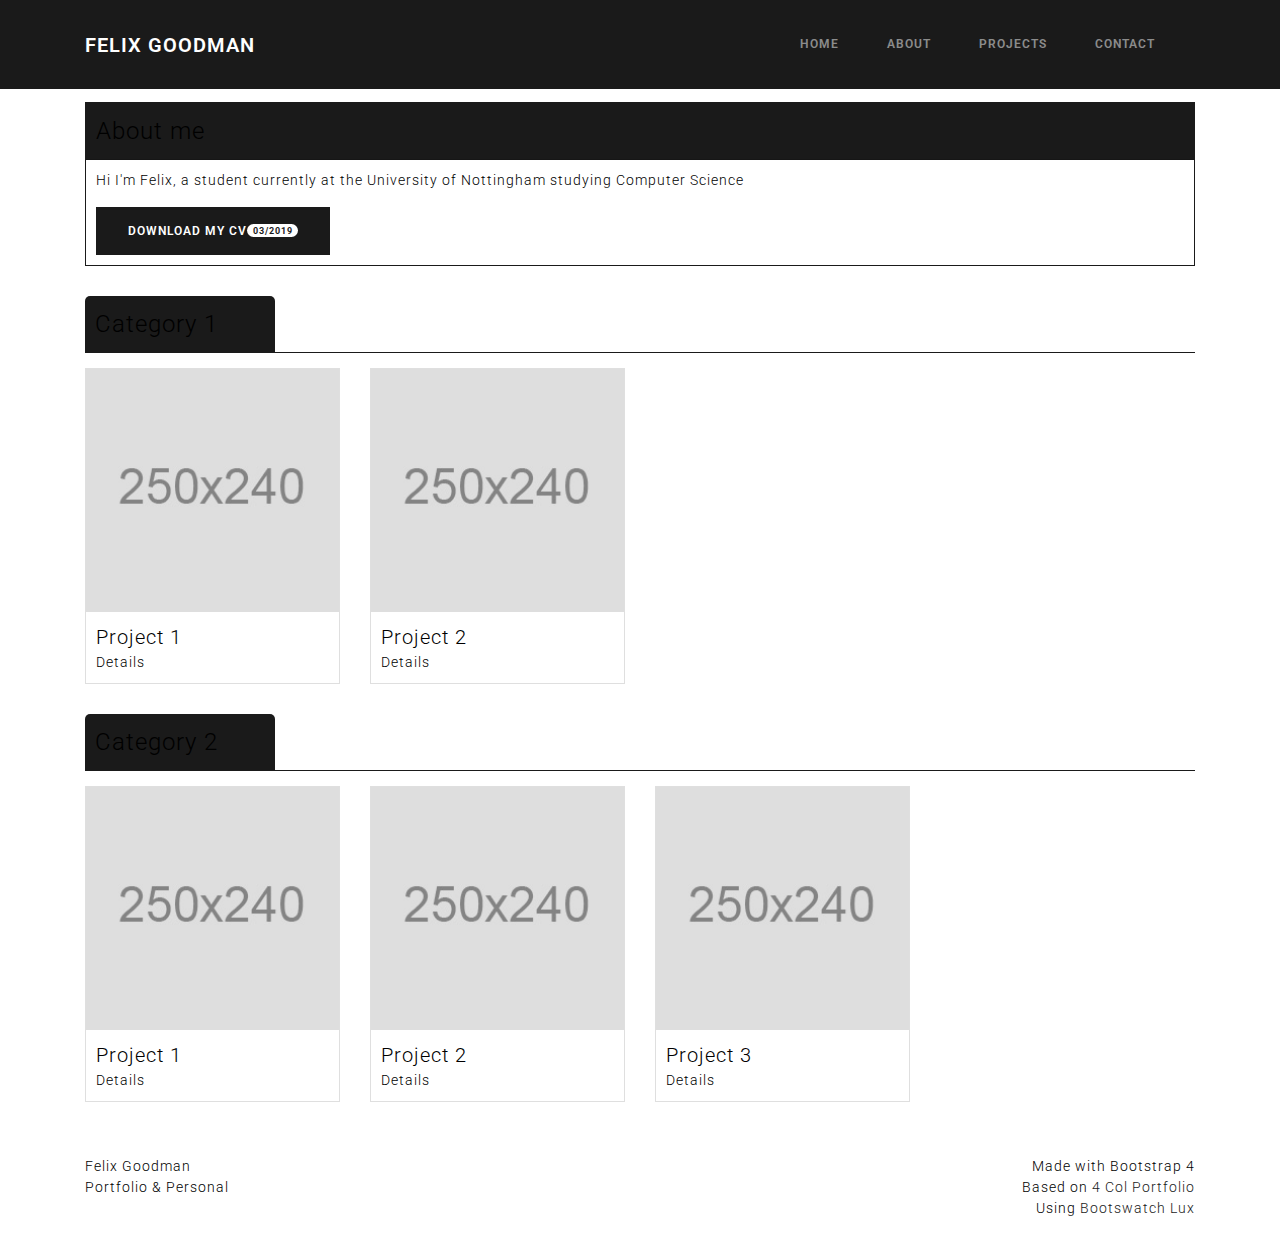
==== index.html @ e9de311e "Changed icon link tag" ====
<!--
	Based on startbootstrap's '4 Col Portfolio
	https://startbootstrap.com/template-overviews/4-col-portfolio/
-->
<!DOCTYPE html>
<html lang="en">

  <head>

    <meta charset="utf-8">
    <meta name="viewport" content="width=device-width, initial-scale=1, shrink-to-fit=no">
	<meta name="author" content="My Name">
    <meta name="description" content="Personal Portfolio">

    <title>Felix Goodman</title>
	<!-- Favicon -->
	<link rel="shortcut icon" href="media/favicon.ico"/>

    <!-- Bootstrap core CSS -->
    <link href="vendor/bootstrap/css/bootstrap.min.css" rel="stylesheet">

    <!-- Custom styles for this template -->
    <link href="css/bootstrap-min-plus.css" rel="stylesheet">

	<!-- Google fonts -->
	<link href="https://fonts.googleapis.com/css?family=Roboto:300,400i,400,100" rel="stylesheet">

	<!-- Bootstrap core JavaScript -->
    <script src="vendor/jquery/jquery.min.js"></script>
    <script src="vendor/bootstrap/js/bootstrap.bundle.min.js"></script>

  </head>

  <body>

    <!-- Navigation -->
	<div id="nav-row"></div>

    <!-- Page Content -->
    <div class="container">

		<!-- About Me Card -->
		<div class="row">
			<div class="col-lg-12">
				<div class="card border-primary top-margin bottom-margin">
					<div class="card-header bg-primary font-large">About me</div>
					<div class="card-body">
						<p>Hi I'm Felix, a student currently at the University of Nottingham studying Computer Science</p>

						<a class="btn btn-primary" href="/media/CV.pdf" download>Download my CV<span class="badge badge-pill bg-white text-primary">03/2019</span></a>
					</div>
				</div>
			</div>
		</div>

		<!-- Category Title -->
		<div class="row">
			<div id="category1-anchor" class="col-lg-2 col-md-3 portfolio-category bg-primary font-large">Category 1</div>
			<hr class="border-primary">
		</div>
		<!-- Panels -->
		<div class="row" id="category1-row"></div>

		<!-- Category Title -->
		<div class="row">
			<div id="category2-anchor" class="col-lg-2 col-md-3 portfolio-category bg-primary font-large">Category 2</div>
			<hr class="border-primary">
		</div>
		<!-- Panels -->
		<div class="row" id="category2-row"></div>

    </div>
    <!-- /.container -->

    <!-- Footer -->
    <div id="footer-row"></div>

	<!-- Load Rows -->
	<script>
		$(function(){
			$("#nav-row").load("nav/nav.html");
			$("#category1-row").load("category1/category1-row.html");
			$("#category2-row").load("category2/category2-row.html");
			$("#footer-row").load("footer/footer.html");
		});
	</script>

  </body>

</html>
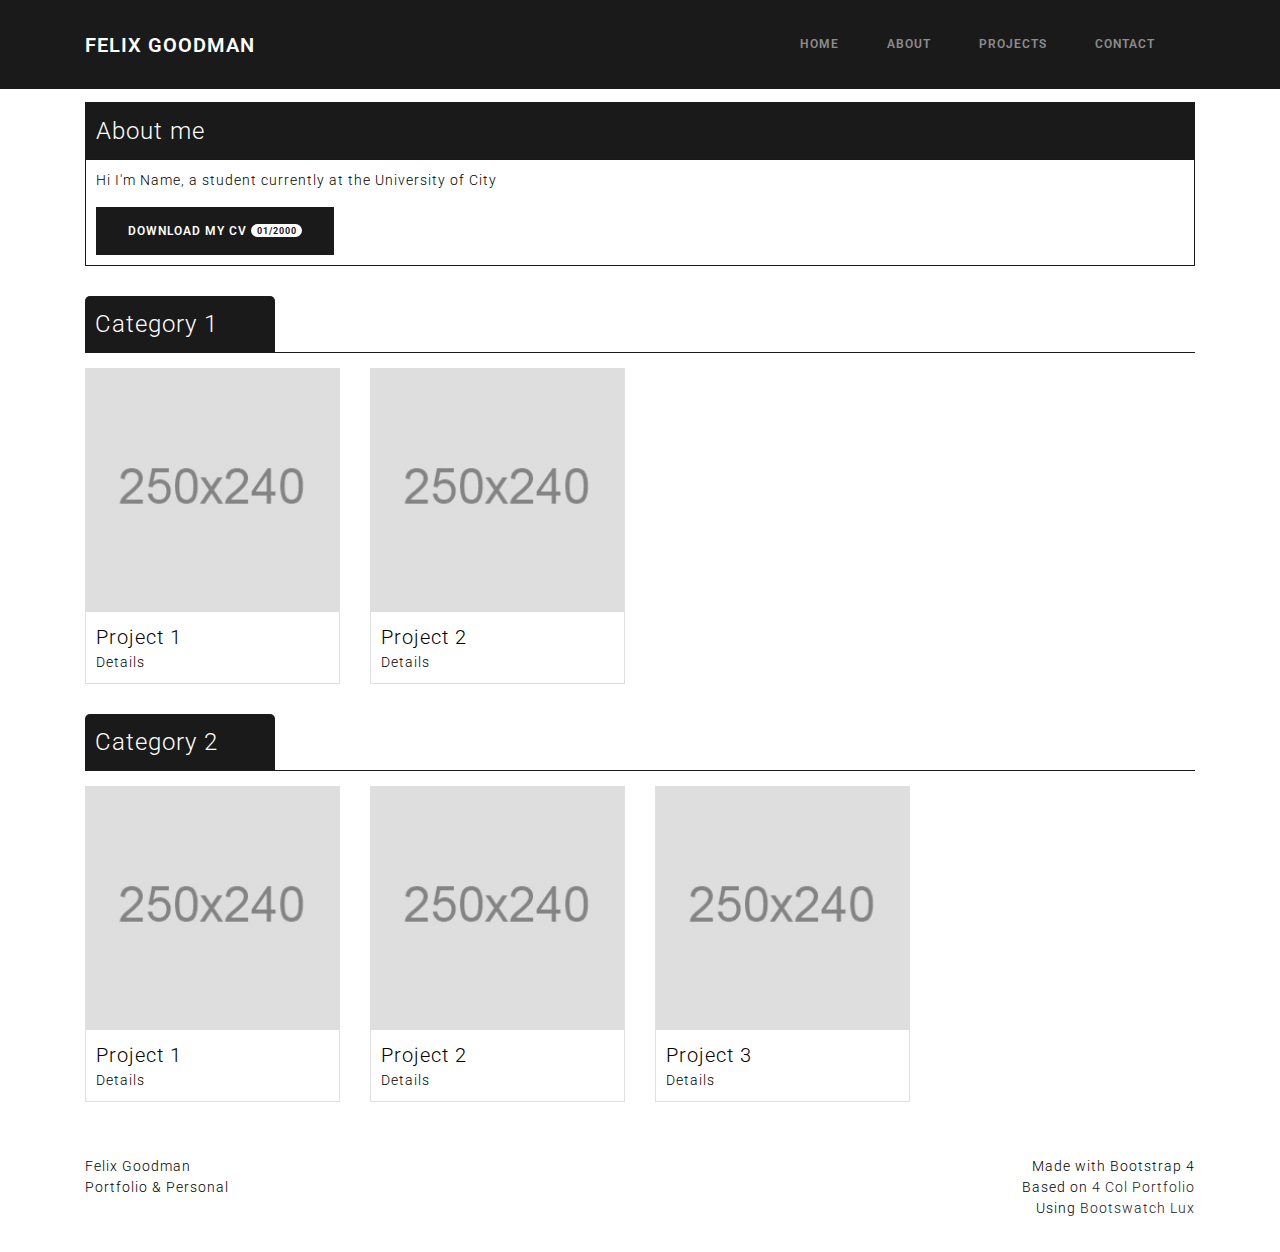
==== commit f14e7b95: "Fixed Index" ====
--- a/index.html
+++ b/index.html
@@ -12,7 +12,7 @@
 	<meta name="author" content="My Name">
     <meta name="description" content="Personal Portfolio">
 
-    <title>Felix Goodman</title>
+    <title>My Name</title>
 	<!-- Favicon -->
 	<link rel="shortcut icon" href="media/favicon.ico"/>
 
@@ -43,11 +43,11 @@
 		<div class="row">
 			<div class="col-lg-12">
 				<div class="card border-primary top-margin bottom-margin">
-					<div class="card-header bg-primary font-large">About me</div>
+					<div class="card-header bg-primary font-large font-white">About me</div>
 					<div class="card-body">
-						<p>Hi I'm Felix, a student currently at the University of Nottingham studying Computer Science</p>
+						<p>Hi I'm Name, a student currently at the University of City</p>
 
-						<a class="btn btn-primary" href="/media/CV.pdf" download>Download my CV<span class="badge badge-pill bg-white text-primary">03/2019</span></a>
+						<a class="btn btn-primary" href="/media/CV.pdf" download>Download my CV  <span class="badge badge-pill bg-white text-primary">01/2000</span></a>
 					</div>
 				</div>
 			</div>
@@ -55,7 +55,7 @@
 
 		<!-- Category Title -->
 		<div class="row">
-			<div id="category1-anchor" class="col-lg-2 col-md-3 portfolio-category bg-primary font-large">Category 1</div>
+			<div id="category1-anchor" class="col-lg-2 col-md-3 portfolio-category bg-primary font-large font-white">Category 1</div>
 			<hr class="border-primary">
 		</div>
 		<!-- Panels -->
@@ -63,7 +63,7 @@
 
 		<!-- Category Title -->
 		<div class="row">
-			<div id="category2-anchor" class="col-lg-2 col-md-3 portfolio-category bg-primary font-large">Category 2</div>
+			<div id="category2-anchor" class="col-lg-2 col-md-3 portfolio-category bg-primary font-large font-white">Category 2</div>
 			<hr class="border-primary">
 		</div>
 		<!-- Panels -->
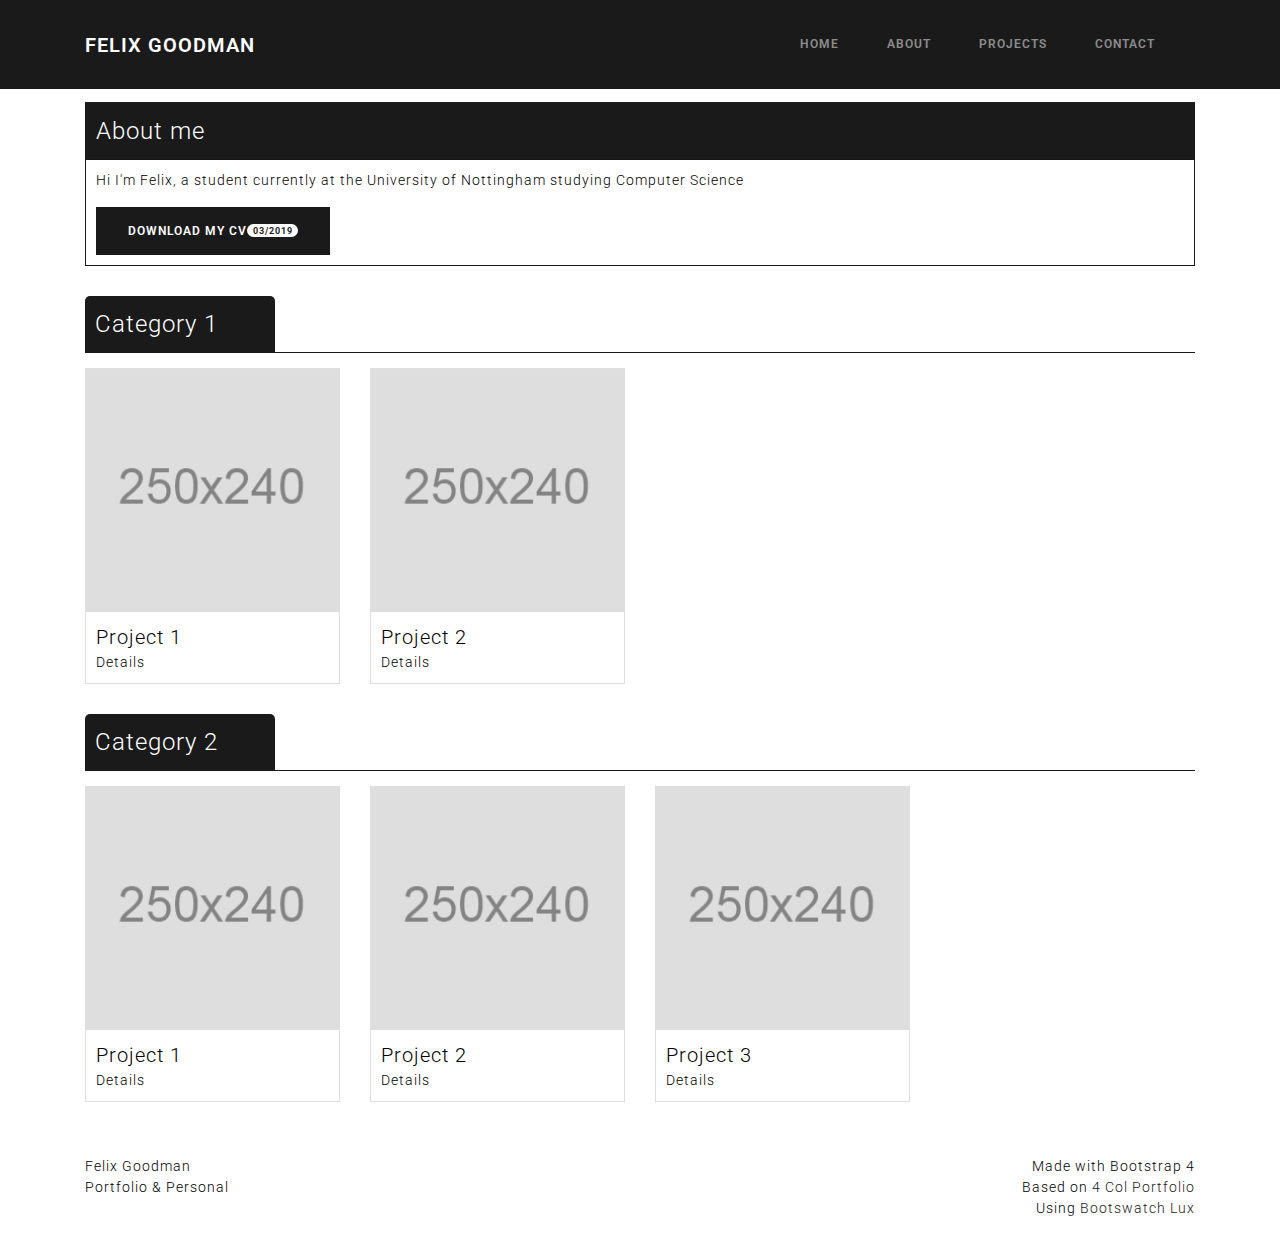
==== commit ef6b5c74: "Fixed index" ====
--- a/index.html
+++ b/index.html
@@ -12,7 +12,7 @@
 	<meta name="author" content="My Name">
     <meta name="description" content="Personal Portfolio">
 
-    <title>My Name</title>
+    <title>Felix Goodman</title>
 	<!-- Favicon -->
 	<link rel="shortcut icon" href="media/favicon.ico"/>
 
@@ -45,9 +45,9 @@
 				<div class="card border-primary top-margin bottom-margin">
 					<div class="card-header bg-primary font-large font-white">About me</div>
 					<div class="card-body">
-						<p>Hi I'm Name, a student currently at the University of City</p>
+						<p>Hi I'm Felix, a student currently at the University of Nottingham studying Computer Science</p>
 
-						<a class="btn btn-primary" href="/media/CV.pdf" download>Download my CV  <span class="badge badge-pill bg-white text-primary">01/2000</span></a>
+						<a class="btn btn-primary" href="/media/CV.pdf" download>Download my CV<span class="badge badge-pill bg-white text-primary">03/2019</span></a>
 					</div>
 				</div>
 			</div>
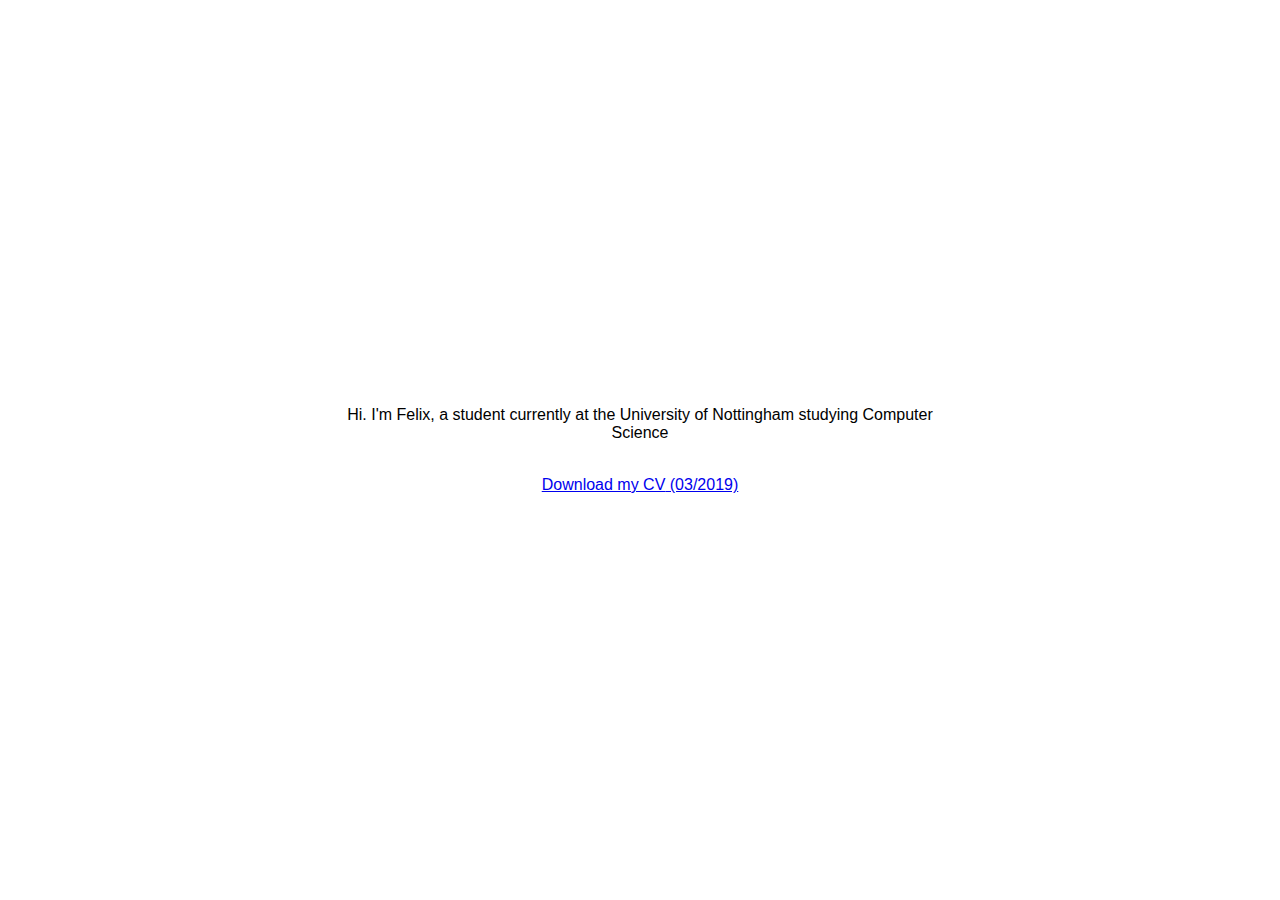
==== commit 8bf0866a: "Update index.html" ====
--- a/index.html
+++ b/index.html
@@ -1,90 +1,35 @@
-<!--
-	Based on startbootstrap's '4 Col Portfolio
-	https://startbootstrap.com/template-overviews/4-col-portfolio/
--->
 <!DOCTYPE html>
-<html lang="en">
-
+<html>
   <head>
-
     <meta charset="utf-8">
     <meta name="viewport" content="width=device-width, initial-scale=1, shrink-to-fit=no">
-	<meta name="author" content="My Name">
+    <meta name="author" content="Felix Goodman">
     <meta name="description" content="Personal Portfolio">
+    <title>Felix Goodman</title>
+    <link rel="shortcut icon" href="media/favicon.ico"/>
+    <style>
+      .container {
+        position: absolute;
+        top: 50%;
+        left: 50%;
+        -moz-transform: translateX(-50%) translateY(-50%);
+        -webkit-transform: translateX(-50%) translateY(-50%);
+        transform: translateX(-50%) translateY(-50%);
+        text-align: center;
+      }
 
-    <title>Felix Goodman</title>
-	<!-- Favicon -->
-	<link rel="shortcut icon" href="media/favicon.ico"/>
-
-    <!-- Bootstrap core CSS -->
-    <link href="vendor/bootstrap/css/bootstrap.min.css" rel="stylesheet">
-
-    <!-- Custom styles for this template -->
-    <link href="css/bootstrap-min-plus.css" rel="stylesheet">
-
-	<!-- Google fonts -->
-	<link href="https://fonts.googleapis.com/css?family=Roboto:300,400i,400,100" rel="stylesheet">
-
-	<!-- Bootstrap core JavaScript -->
-    <script src="vendor/jquery/jquery.min.js"></script>
-    <script src="vendor/bootstrap/js/bootstrap.bundle.min.js"></script>
-
+    body {
+      font-family: helvetica, sans-serif;
+    }
+    </style>
   </head>
-
   <body>
 
-    <!-- Navigation -->
-	<div id="nav-row"></div>
-
-    <!-- Page Content -->
-    <div class="container">
-
-		<!-- About Me Card -->
-		<div class="row">
-			<div class="col-lg-12">
-				<div class="card border-primary top-margin bottom-margin">
-					<div class="card-header bg-primary font-large font-white">About me</div>
-					<div class="card-body">
-						<p>Hi I'm Felix, a student currently at the University of Nottingham studying Computer Science</p>
-
-						<a class="btn btn-primary" href="/media/CV.pdf" download>Download my CV<span class="badge badge-pill bg-white text-primary">03/2019</span></a>
-					</div>
-				</div>
-			</div>
-		</div>
-
-		<!-- Category Title -->
-		<div class="row">
-			<div id="category1-anchor" class="col-lg-2 col-md-3 portfolio-category bg-primary font-large font-white">Category 1</div>
-			<hr class="border-primary">
-		</div>
-		<!-- Panels -->
-		<div class="row" id="category1-row"></div>
-
-		<!-- Category Title -->
-		<div class="row">
-			<div id="category2-anchor" class="col-lg-2 col-md-3 portfolio-category bg-primary font-large font-white">Category 2</div>
-			<hr class="border-primary">
-		</div>
-		<!-- Panels -->
-		<div class="row" id="category2-row"></div>
-
-    </div>
-    <!-- /.container -->
-
-    <!-- Footer -->
-    <div id="footer-row"></div>
-
-	<!-- Load Rows -->
-	<script>
-		$(function(){
-			$("#nav-row").load("nav/nav.html");
-			$("#category1-row").load("category1/category1-row.html");
-			$("#category2-row").load("category2/category2-row.html");
-			$("#footer-row").load("footer/footer.html");
-		});
-	</script>
+  <div class="container">
+    <p>Hi. I'm Felix, a student currently at the University of Nottingham studying Computer Science</p><br>
+      <a id="download" href="/media/CV.pdf" download>Download my CV<span class="badge badge-pill bg-white text-primary"> (03/2019)</span></a>
+    </p>
+  </div>
 
   </body>
-
 </html>
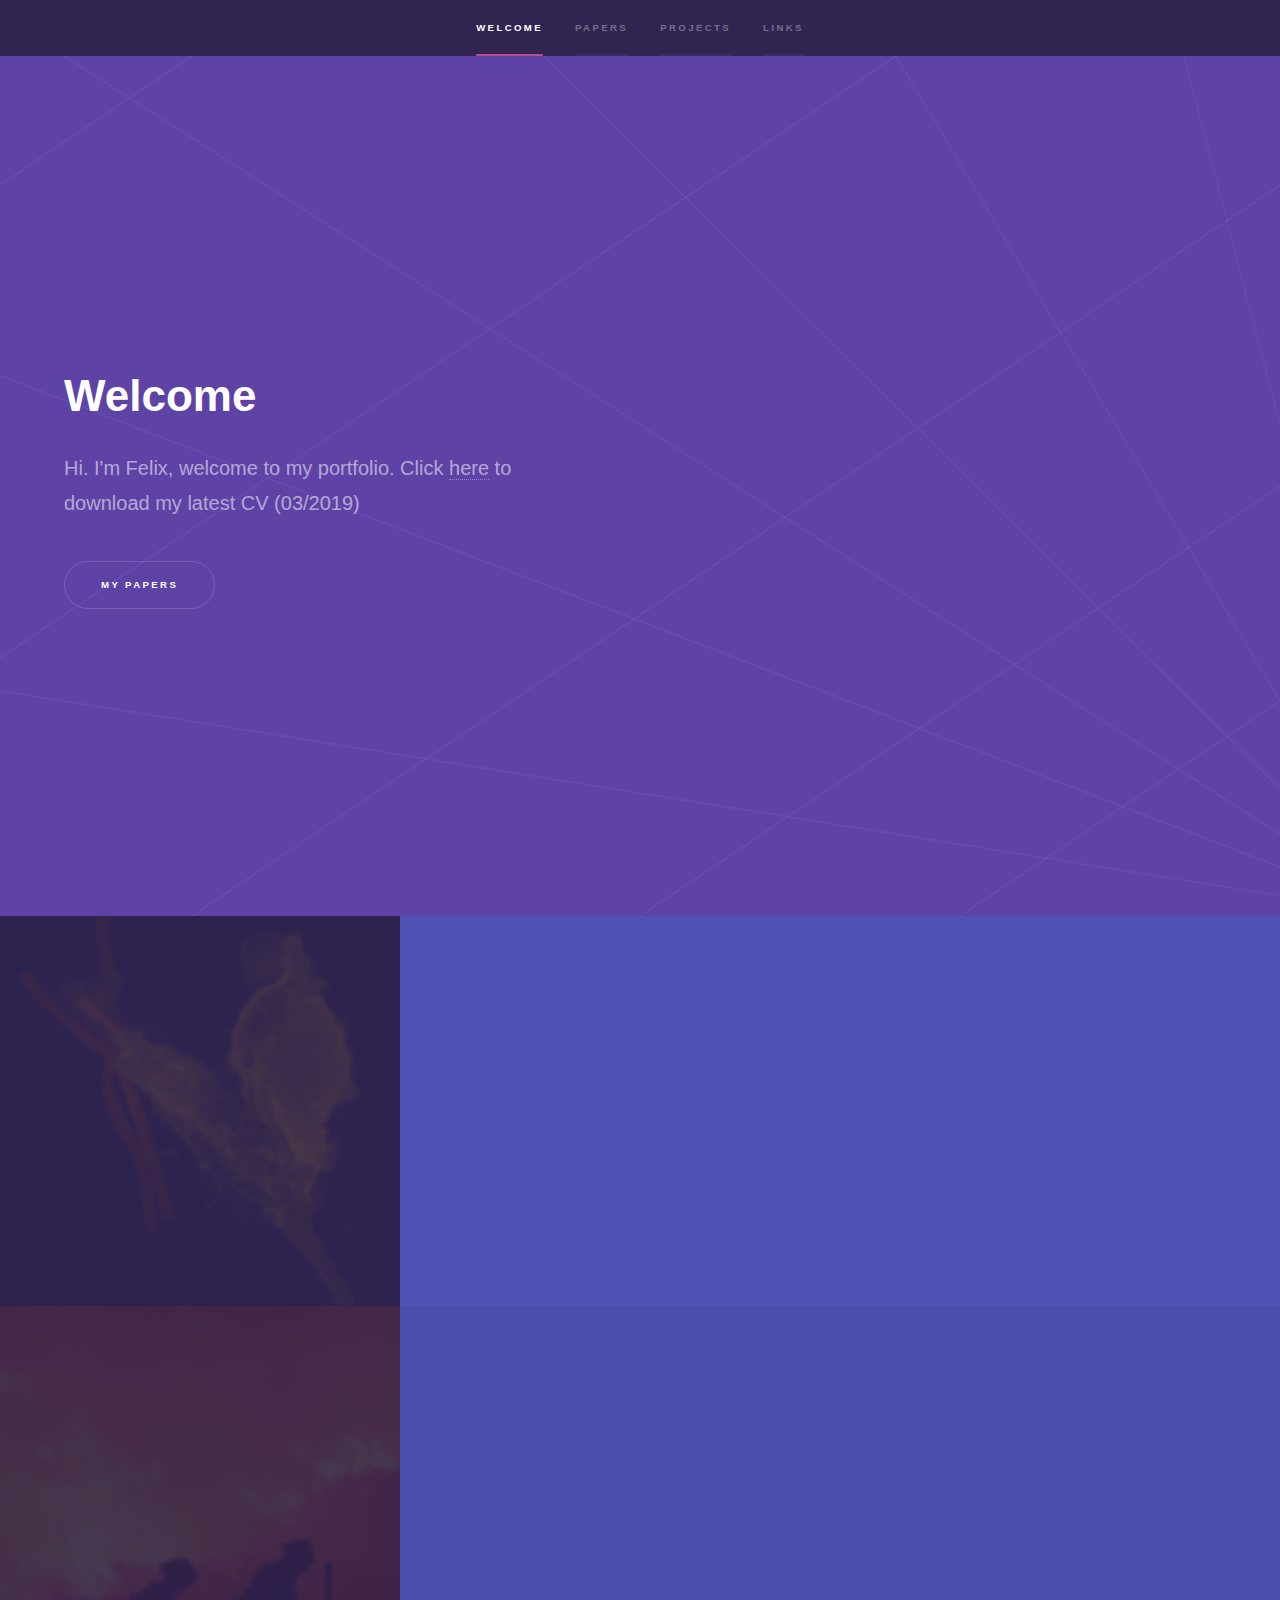
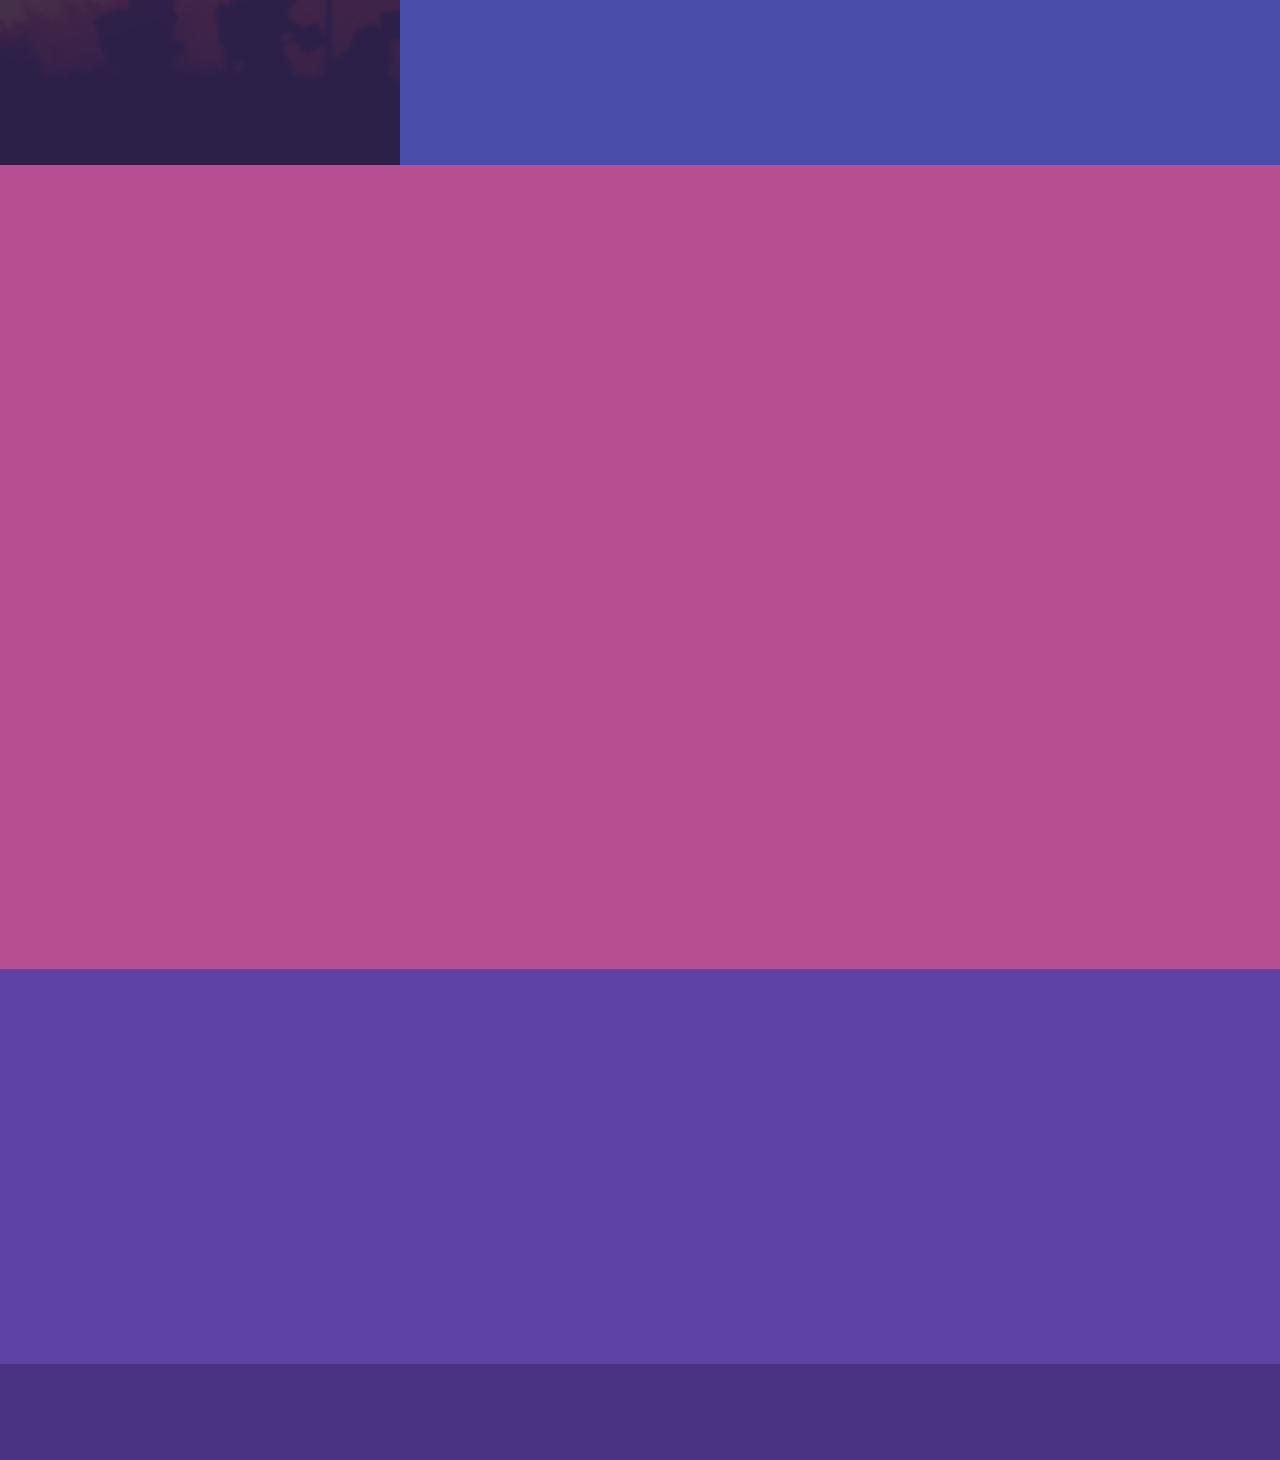
==== commit b1d25598: "Add files via upload" ====
--- a/index.html
+++ b/index.html
@@ -1,35 +1,154 @@
-<!DOCTYPE html>
-<html>
-  <head>
-    <meta charset="utf-8">
-    <meta name="viewport" content="width=device-width, initial-scale=1, shrink-to-fit=no">
-    <meta name="author" content="Felix Goodman">
-    <meta name="description" content="Personal Portfolio">
-    <title>Felix Goodman</title>
-    <link rel="shortcut icon" href="media/favicon.ico"/>
-    <style>
-      .container {
-        position: absolute;
-        top: 50%;
-        left: 50%;
-        -moz-transform: translateX(-50%) translateY(-50%);
-        -webkit-transform: translateX(-50%) translateY(-50%);
-        transform: translateX(-50%) translateY(-50%);
-        text-align: center;
-      }
-
-    body {
-      font-family: helvetica, sans-serif;
-    }
-    </style>
-  </head>
-  <body>
-
-  <div class="container">
-    <p>Hi. I'm Felix, a student currently at the University of Nottingham studying Computer Science</p><br>
-      <a id="download" href="/media/CV.pdf" download>Download my CV<span class="badge badge-pill bg-white text-primary"> (03/2019)</span></a>
-    </p>
-  </div>
-
-  </body>
-</html>
+<!DOCTYPE HTML>
+<!--
+	Hyperspace by HTML5 UP
+	html5up.net | @ajlkn
+	Free for personal and commercial use under the CCA 3.0 license (html5up.net/license)
+-->
+<html>
+	<head>
+		<title>Felix Goodman</title>
+		<meta charset="utf-8" />
+		<meta name="viewport" content="width=device-width, initial-scale=1, user-scalable=no" />
+		<link rel="stylesheet" href="assets/css/main.css" />
+		<link rel="shortcut icon" href="images/favicon.ico">
+		<noscript><link rel="stylesheet" href="assets/css/noscript.css" /></noscript>
+	</head>
+	<body class="is-preload">
+
+		<!-- Sidebar -->
+			<section id="sidebar">
+				<div class="inner">
+					<nav>
+						<ul>
+							<li><a href="#intro">Welcome</a></li>
+							<li><a href="#one">Papers</a></li>
+							<li><a href="#two">Projects</a></li>
+							<li><a href="#three">Links</a></li>
+						</ul>
+					</nav>
+				</div>
+			</section>
+
+		<!-- Wrapper -->
+			<div id="wrapper">
+
+				<!-- Intro -->
+					<section id="intro" class="wrapper style1 fullscreen fade-up">
+						<div class="inner">
+							<h1>Welcome</h1>
+							<p>Hi. I'm Felix, welcome to my portfolio. Click <a href="/media/CV.pdf">here</a> to <br />
+							download my latest CV (03/2019) </p>
+							<ul class="actions">
+								<li><a href="#one" class="button scrolly">My Papers</a></li>
+							</ul>
+						</div>
+					</section>
+
+				<!-- One -->
+					<section id="one" class="wrapper style2 spotlights">
+						<section>
+							<a href="#" class="image"><img src="images/b-cell-sim.jpg" alt="" data-position="center center" /></a>
+							<div class="content">
+								<div class="inner">
+									<h2>Sensitivity Analysis of an Agent-Based Artificial Immune System</h2>
+									<p>This work proposes a novel artificial immune system as an agent-based simulation, implemented through Repast Simphony. It evaluates the sensitivity of the model to its initial parameters, encapsulating network intrusion data as pathogens in the system.</p>
+									<ul class="actions">
+										<li><a href="pages/paper-sensitivity.html" class="button">Learn more</a></li>
+									</ul>
+								</div>
+							</div>
+						</section>
+						<section>
+							<a href="#" class="image"><img src="images/wildfire.jpg" alt="" data-position="top center" /></a>
+							<div class="content">
+								<div class="inner">
+									<h2>Evaluating the Effectiveness of Different Machine Learning Classifiers at Detecting Forest Fires in a Near Real-Time Environment</h2>
+									<p>This paper looks into different machine learning approaches to determine the best starting point for detecting forest fires in near real-time. A Decision Tree, a Support Vector Machine, Logistic Regression, and a Gradient Boosted Tree are analysed on the Fires from Space: Australia dataset. </p>
+									<ul class="actions">
+										<li><a href="pages/paper-wildfire.html" class="button">Learn more</a></li>
+									</ul>
+								</div>
+							</div>
+						</section>
+					</section>
+
+				<!-- Two -->
+					<section id="two" class="wrapper style3 fade-up">
+						<div class="inner">
+							<h2>Projects</h2>
+							<p>Here are some example projects I've undertaken, both as part of my studies, and in my free time. Though not all of these are publicly available, let me know if you'd like to see the codebase or a demonstration.</p>
+							<div class="features">
+								<section><a href="pages/project-b-cell.html">
+									<span class="icon solid major fa-bug"></span>
+									<h3>B-Lymphocyte Simulation</h3>
+									<p>This Java-based simulation, implemented through Repast Simphony simulated the process of biological somatic hypermutation, with a view to apply it to network intrusion detection.</p>
+								</a>
+								</section>
+								<section><a href="pages/project-wildfire.html">
+									<span class="icon solid major fa-fire"></span>
+									<h3>Comparison of Classifiers on Forest Fire Detection through Apache Spark</h3>
+									<p>This work compared classification baselines of a range of supervised classification models on fire prediction on an Australia-based wildfire dataset.</p>
+								</a>
+								</section>
+								<section><a href="pages/project-rubbish-collection.html">
+									<span class="icon solid major fa-dumpster"></span>
+									<h3>Rubbish Collection Simulation through Genetic Algorithm</h3>
+									<p>This agent-based simulation, implemented through Repast Simphony, looked to incorperate a genetic algorithm to intelligent agent rubbish collection in a spatial coordinate system.</p>
+								</a>
+								</section>
+								<section><a href="pages/project-mern.html">
+									<span class="icon solid major fa-desktop"></span>
+									<h3>MERN Stack Digital Display Projection System</h3>
+									<p>This full-stack web-development project implemented a digital display system projection system to schedule the broadcast of a range of media onto a surface.</p>
+								</a>
+								</section>
+							</div>
+
+						</div>
+					</section>
+
+				<!-- Three -->
+					<section id="three" class="wrapper style1 fade-up">
+						<div class="inner">
+							<h2>Contact</h2>
+							<p>If you have any questions or would like to otherwise get in touch, please feel free to email me, or send me a message on LinkedIn.</p>
+							<div class="inner">
+								<section>
+									<ul class="contact">
+										<li>
+											<h3>Email</h3>
+											<a href="mailto:felixgoodman@icloud">felixgoodman@icloud.com</a>
+										</li>
+										<li>
+											<h3>Social</h3>
+											<ul class="icons">
+												<li><a href="https://github.com/fDotGoodman" class="icon brands fa-github"><span class="label">GitHub</span></a></li>
+												<li><a href="https://www.linkedin.com/in/felix-goodman-441b26152/" class="icon brands fa-linkedin-in"><span class="label">LinkedIn</span></a></li>
+											</ul>
+										</li>
+									</ul>
+								</section>
+							</div>
+						</div>
+					</section>
+
+			</div>
+
+		<!-- Footer -->
+			<footer id="footer" class="wrapper style1-alt">
+				<div class="inner">
+
+				</div>
+			</footer>
+
+		<!-- Scripts -->
+			<script src="assets/js/jquery.min.js"></script>
+			<script src="assets/js/jquery.scrollex.min.js"></script>
+			<script src="assets/js/jquery.scrolly.min.js"></script>
+			<script src="assets/js/browser.min.js"></script>
+			<script src="assets/js/breakpoints.min.js"></script>
+			<script src="assets/js/util.js"></script>
+			<script src="assets/js/main.js"></script>
+
+	</body>
+</html>--- a/assets/css/main.css
+++ b/assets/css/main.css
@@ -0,0 +1,3909 @@
+@import url(fontawesome-all.min.css);
+
+/*
+	Hyperspace by HTML5 UP
+	html5up.net | @ajlkn
+	Free for personal and commercial use under the CCA 3.0 license (html5up.net/license)
+*/
+
+html, body, div, span, applet, object,
+iframe, h1, h2, h3, h4, h5, h6, p, blockquote,
+pre, a, abbr, acronym, address, big, cite,
+code, del, dfn, em, img, ins, kbd, q, s, samp,
+small, strike, strong, sub, sup, tt, var, b,
+u, i, center, dl, dt, dd, ol, ul, li, fieldset,
+form, label, legend, table, caption, tbody,
+tfoot, thead, tr, th, td, article, aside,
+canvas, details, embed, figure, figcaption,
+footer, header, hgroup, menu, nav, output, ruby,
+section, summary, time, mark, audio, video {
+	margin: 0;
+	padding: 0;
+	border: 0;
+	font-size: 100%;
+	font: inherit;
+	vertical-align: baseline;}
+
+article, aside, details, figcaption, figure,
+footer, header, hgroup, menu, nav, section {
+	display: block;}
+
+body {
+	line-height: 1;
+}
+
+ol, ul {
+	list-style: none;
+}
+
+blockquote, q {
+	quotes: none;
+}
+
+	blockquote:before, blockquote:after, q:before, q:after {
+		content: '';
+		content: none;
+	}
+
+table {
+	border-collapse: collapse;
+	border-spacing: 0;
+}
+
+body {
+	-webkit-text-size-adjust: none;
+}
+
+mark {
+	background-color: transparent;
+	color: inherit;
+}
+
+input::-moz-focus-inner {
+	border: 0;
+	padding: 0;
+}
+
+input, select, textarea {
+	-moz-appearance: none;
+	-webkit-appearance: none;
+	-ms-appearance: none;
+	appearance: none;
+}
+
+/* Basic */
+
+	@-ms-viewport {
+		width: device-width;
+	}
+
+	body {
+		-ms-overflow-style: scrollbar;
+	}
+
+	@media screen and (max-width: 480px) {
+
+		html, body {
+			min-width: 320px;
+		}
+
+	}
+
+	html {
+		box-sizing: border-box;
+	}
+
+	*, *:before, *:after {
+		box-sizing: inherit;
+	}
+
+	body {
+		background: #312450;
+	}
+
+		body.is-preload *, body.is-preload *:before, body.is-preload *:after {
+			-moz-animation: none !important;
+			-webkit-animation: none !important;
+			-ms-animation: none !important;
+			animation: none !important;
+			-moz-transition: none !important;
+			-webkit-transition: none !important;
+			-ms-transition: none !important;
+			transition: none !important;
+		}
+
+/* Type */
+
+	body, input, select, textarea {
+		color: rgba(255, 255, 255, 0.55);
+		font-family: Arial, Helvetica, sans-serif;
+		font-size: 16.5pt;
+		font-weight: normal;
+		line-height: 1.75;
+	}
+
+		@media screen and (max-width: 1680px) {
+
+			body, input, select, textarea {
+				font-size: 13pt;
+			}
+
+		}
+
+		@media screen and (max-width: 1280px) {
+
+			body, input, select, textarea {
+				font-size: 12pt;
+			}
+
+		}
+
+		@media screen and (max-width: 360px) {
+
+			body, input, select, textarea {
+				font-size: 11pt;
+			}
+
+		}
+
+	a {
+		-moz-transition: color 0.2s ease, border-bottom-color 0.2s ease;
+		-webkit-transition: color 0.2s ease, border-bottom-color 0.2s ease;
+		-ms-transition: color 0.2s ease, border-bottom-color 0.2s ease;
+		transition: color 0.2s ease, border-bottom-color 0.2s ease;
+		border-bottom: dotted 1px rgba(255, 255, 255, 0.35);
+		color: inherit;
+		text-decoration: none;
+	}
+
+		a:hover {
+			border-bottom-color: transparent;
+			color: #ffffff;
+		}
+
+	strong, b {
+		color: #ffffff;
+		font-weight: bold;
+	}
+
+	em, i {
+		font-style: italic;
+	}
+
+	p {
+		margin: 0 0 2em 0;
+	}
+
+	h1, h2, h3, h4, h5, h6 {
+		color: #ffffff;
+		font-weight: bold;
+		line-height: 1.5;
+		margin: 0 0 0.5em 0;
+	}
+
+		h1 a, h2 a, h3 a, h4 a, h5 a, h6 a {
+			color: inherit;
+			text-decoration: none;
+		}
+
+	h1 {
+		font-size: 2.75em;
+	}
+
+		h1.major {
+			margin: 0 0 1.3em 0;
+			position: relative;
+			padding-bottom: 0.35em;
+		}
+
+			h1.major:after {
+				background-image: -moz-linear-gradient(to right, #5e42a6, #b74e91);
+				background-image: -webkit-linear-gradient(to right, #5e42a6, #b74e91);
+				background-image: -ms-linear-gradient(to right, #5e42a6, #b74e91);
+				background-image: linear-gradient(to right, #5e42a6, #b74e91);
+				-moz-transition: max-width 0.2s ease;
+				-webkit-transition: max-width 0.2s ease;
+				-ms-transition: max-width 0.2s ease;
+				transition: max-width 0.2s ease;
+				border-radius: 0.2em;
+				bottom: 0;
+				content: '';
+				height: 0.05em;
+				position: absolute;
+				right: 0;
+				width: 100%;
+			}
+
+	h2 {
+		font-size: 1.75em;
+	}
+
+	h3 {
+		font-size: 1.1em;
+	}
+
+	h4 {
+		font-size: 1em;
+	}
+
+	h5 {
+		font-size: 0.8em;
+	}
+
+	h6 {
+		font-size: 0.6em;
+	}
+
+	@media screen and (max-width: 736px) {
+
+		h1 {
+			font-size: 2em;
+		}
+
+		h2 {
+			font-size: 1.25em;
+		}
+
+		h3 {
+			font-size: 1em;
+		}
+
+		h4 {
+			font-size: 0.8em;
+		}
+
+		h5 {
+			font-size: 0.6em;
+		}
+
+		h6 {
+			font-size: 0.6em;
+		}
+
+	}
+
+	sub {
+		font-size: 0.8em;
+		position: relative;
+		top: 0.5em;
+	}
+
+	sup {
+		font-size: 0.8em;
+		position: relative;
+		top: -0.5em;
+	}
+
+	blockquote {
+		border-left: solid 4px rgba(255, 255, 255, 0.15);
+		font-style: italic;
+		margin: 0 0 2em 0;
+		padding: 0.5em 0 0.5em 2em;
+	}
+
+	code {
+		background: rgba(255, 255, 255, 0.05);
+		border-radius: 0.25em;
+		border: solid 1px rgba(255, 255, 255, 0.15);
+		font-family: "Courier New", monospace;
+		font-size: 0.9em;
+		margin: 0 0.25em;
+		padding: 0.25em 0.65em;
+	}
+
+	pre {
+		-webkit-overflow-scrolling: touch;
+		font-family: "Courier New", monospace;
+		font-size: 0.9em;
+		margin: 0 0 2em 0;
+	}
+
+		pre code {
+			display: block;
+			line-height: 1.75em;
+			padding: 1em 1.5em;
+			overflow-x: auto;
+		}
+
+	hr {
+		border: 0;
+		border-bottom: solid 1px rgba(255, 255, 255, 0.15);
+		margin: 2em 0;
+	}
+
+		hr.major {
+			margin: 3em 0;
+		}
+
+	.align-left {
+		text-align: left;
+	}
+
+	.align-center {
+		text-align: center;
+	}
+
+	.align-right {
+		text-align: right;
+	}
+
+/* Row */
+
+	.row {
+		display: flex;
+		flex-wrap: wrap;
+		box-sizing: border-box;
+		align-items: stretch;
+	}
+
+		.row > * {
+			box-sizing: border-box;
+		}
+
+		.row.gtr-uniform > * > :last-child {
+			margin-bottom: 0;
+		}
+
+		.row.aln-left {
+			justify-content: flex-start;
+		}
+
+		.row.aln-center {
+			justify-content: center;
+		}
+
+		.row.aln-right {
+			justify-content: flex-end;
+		}
+
+		.row.aln-top {
+			align-items: flex-start;
+		}
+
+		.row.aln-middle {
+			align-items: center;
+		}
+
+		.row.aln-bottom {
+			align-items: flex-end;
+		}
+
+		.row > .imp {
+			order: -1;
+		}
+
+		.row > .col-1 {
+			width: 8.33333%;
+		}
+
+		.row > .off-1 {
+			margin-left: 8.33333%;
+		}
+
+		.row > .col-2 {
+			width: 16.66667%;
+		}
+
+		.row > .off-2 {
+			margin-left: 16.66667%;
+		}
+
+		.row > .col-3 {
+			width: 25%;
+		}
+
+		.row > .off-3 {
+			margin-left: 25%;
+		}
+
+		.row > .col-4 {
+			width: 33.33333%;
+		}
+
+		.row > .off-4 {
+			margin-left: 33.33333%;
+		}
+
+		.row > .col-5 {
+			width: 41.66667%;
+		}
+
+		.row > .off-5 {
+			margin-left: 41.66667%;
+		}
+
+		.row > .col-6 {
+			width: 50%;
+		}
+
+		.row > .off-6 {
+			margin-left: 50%;
+		}
+
+		.row > .col-7 {
+			width: 58.33333%;
+		}
+
+		.row > .off-7 {
+			margin-left: 58.33333%;
+		}
+
+		.row > .col-8 {
+			width: 66.66667%;
+		}
+
+		.row > .off-8 {
+			margin-left: 66.66667%;
+		}
+
+		.row > .col-9 {
+			width: 75%;
+		}
+
+		.row > .off-9 {
+			margin-left: 75%;
+		}
+
+		.row > .col-10 {
+			width: 83.33333%;
+		}
+
+		.row > .off-10 {
+			margin-left: 83.33333%;
+		}
+
+		.row > .col-11 {
+			width: 91.66667%;
+		}
+
+		.row > .off-11 {
+			margin-left: 91.66667%;
+		}
+
+		.row > .col-12 {
+			width: 100%;
+		}
+
+		.row > .off-12 {
+			margin-left: 100%;
+		}
+
+		.row.gtr-0 {
+			margin-top: 0;
+			margin-left: 0em;
+		}
+
+			.row.gtr-0 > * {
+				padding: 0 0 0 0em;
+			}
+
+			.row.gtr-0.gtr-uniform {
+				margin-top: 0em;
+			}
+
+				.row.gtr-0.gtr-uniform > * {
+					padding-top: 0em;
+				}
+
+		.row.gtr-25 {
+			margin-top: 0;
+			margin-left: -0.375em;
+		}
+
+			.row.gtr-25 > * {
+				padding: 0 0 0 0.375em;
+			}
+
+			.row.gtr-25.gtr-uniform {
+				margin-top: -0.375em;
+			}
+
+				.row.gtr-25.gtr-uniform > * {
+					padding-top: 0.375em;
+				}
+
+		.row.gtr-50 {
+			margin-top: 0;
+			margin-left: -0.75em;
+		}
+
+			.row.gtr-50 > * {
+				padding: 0 0 0 0.75em;
+			}
+
+			.row.gtr-50.gtr-uniform {
+				margin-top: -0.75em;
+			}
+
+				.row.gtr-50.gtr-uniform > * {
+					padding-top: 0.75em;
+				}
+
+		.row {
+			margin-top: 0;
+			margin-left: -1.5em;
+		}
+
+			.row > * {
+				padding: 0 0 0 1.5em;
+			}
+
+			.row.gtr-uniform {
+				margin-top: -1.5em;
+			}
+
+				.row.gtr-uniform > * {
+					padding-top: 1.5em;
+				}
+
+		.row.gtr-150 {
+			margin-top: 0;
+			margin-left: -2.25em;
+		}
+
+			.row.gtr-150 > * {
+				padding: 0 0 0 2.25em;
+			}
+
+			.row.gtr-150.gtr-uniform {
+				margin-top: -2.25em;
+			}
+
+				.row.gtr-150.gtr-uniform > * {
+					padding-top: 2.25em;
+				}
+
+		.row.gtr-200 {
+			margin-top: 0;
+			margin-left: -3em;
+		}
+
+			.row.gtr-200 > * {
+				padding: 0 0 0 3em;
+			}
+
+			.row.gtr-200.gtr-uniform {
+				margin-top: -3em;
+			}
+
+				.row.gtr-200.gtr-uniform > * {
+					padding-top: 3em;
+				}
+
+		@media screen and (max-width: 1680px) {
+
+			.row {
+				display: flex;
+				flex-wrap: wrap;
+				box-sizing: border-box;
+				align-items: stretch;
+			}
+
+				.row > * {
+					box-sizing: border-box;
+				}
+
+				.row.gtr-uniform > * > :last-child {
+					margin-bottom: 0;
+				}
+
+				.row.aln-left {
+					justify-content: flex-start;
+				}
+
+				.row.aln-center {
+					justify-content: center;
+				}
+
+				.row.aln-right {
+					justify-content: flex-end;
+				}
+
+				.row.aln-top {
+					align-items: flex-start;
+				}
+
+				.row.aln-middle {
+					align-items: center;
+				}
+
+				.row.aln-bottom {
+					align-items: flex-end;
+				}
+
+				.row > .imp-xlarge {
+					order: -1;
+				}
+
+				.row > .col-1-xlarge {
+					width: 8.33333%;
+				}
+
+				.row > .off-1-xlarge {
+					margin-left: 8.33333%;
+				}
+
+				.row > .col-2-xlarge {
+					width: 16.66667%;
+				}
+
+				.row > .off-2-xlarge {
+					margin-left: 16.66667%;
+				}
+
+				.row > .col-3-xlarge {
+					width: 25%;
+				}
+
+				.row > .off-3-xlarge {
+					margin-left: 25%;
+				}
+
+				.row > .col-4-xlarge {
+					width: 33.33333%;
+				}
+
+				.row > .off-4-xlarge {
+					margin-left: 33.33333%;
+				}
+
+				.row > .col-5-xlarge {
+					width: 41.66667%;
+				}
+
+				.row > .off-5-xlarge {
+					margin-left: 41.66667%;
+				}
+
+				.row > .col-6-xlarge {
+					width: 50%;
+				}
+
+				.row > .off-6-xlarge {
+					margin-left: 50%;
+				}
+
+				.row > .col-7-xlarge {
+					width: 58.33333%;
+				}
+
+				.row > .off-7-xlarge {
+					margin-left: 58.33333%;
+				}
+
+				.row > .col-8-xlarge {
+					width: 66.66667%;
+				}
+
+				.row > .off-8-xlarge {
+					margin-left: 66.66667%;
+				}
+
+				.row > .col-9-xlarge {
+					width: 75%;
+				}
+
+				.row > .off-9-xlarge {
+					margin-left: 75%;
+				}
+
+				.row > .col-10-xlarge {
+					width: 83.33333%;
+				}
+
+				.row > .off-10-xlarge {
+					margin-left: 83.33333%;
+				}
+
+				.row > .col-11-xlarge {
+					width: 91.66667%;
+				}
+
+				.row > .off-11-xlarge {
+					margin-left: 91.66667%;
+				}
+
+				.row > .col-12-xlarge {
+					width: 100%;
+				}
+
+				.row > .off-12-xlarge {
+					margin-left: 100%;
+				}
+
+				.row.gtr-0 {
+					margin-top: 0;
+					margin-left: 0em;
+				}
+
+					.row.gtr-0 > * {
+						padding: 0 0 0 0em;
+					}
+
+					.row.gtr-0.gtr-uniform {
+						margin-top: 0em;
+					}
+
+						.row.gtr-0.gtr-uniform > * {
+							padding-top: 0em;
+						}
+
+				.row.gtr-25 {
+					margin-top: 0;
+					margin-left: -0.375em;
+				}
+
+					.row.gtr-25 > * {
+						padding: 0 0 0 0.375em;
+					}
+
+					.row.gtr-25.gtr-uniform {
+						margin-top: -0.375em;
+					}
+
+						.row.gtr-25.gtr-uniform > * {
+							padding-top: 0.375em;
+						}
+
+				.row.gtr-50 {
+					margin-top: 0;
+					margin-left: -0.75em;
+				}
+
+					.row.gtr-50 > * {
+						padding: 0 0 0 0.75em;
+					}
+
+					.row.gtr-50.gtr-uniform {
+						margin-top: -0.75em;
+					}
+
+						.row.gtr-50.gtr-uniform > * {
+							padding-top: 0.75em;
+						}
+
+				.row {
+					margin-top: 0;
+					margin-left: -1.5em;
+				}
+
+					.row > * {
+						padding: 0 0 0 1.5em;
+					}
+
+					.row.gtr-uniform {
+						margin-top: -1.5em;
+					}
+
+						.row.gtr-uniform > * {
+							padding-top: 1.5em;
+						}
+
+				.row.gtr-150 {
+					margin-top: 0;
+					margin-left: -2.25em;
+				}
+
+					.row.gtr-150 > * {
+						padding: 0 0 0 2.25em;
+					}
+
+					.row.gtr-150.gtr-uniform {
+						margin-top: -2.25em;
+					}
+
+						.row.gtr-150.gtr-uniform > * {
+							padding-top: 2.25em;
+						}
+
+				.row.gtr-200 {
+					margin-top: 0;
+					margin-left: -3em;
+				}
+
+					.row.gtr-200 > * {
+						padding: 0 0 0 3em;
+					}
+
+					.row.gtr-200.gtr-uniform {
+						margin-top: -3em;
+					}
+
+						.row.gtr-200.gtr-uniform > * {
+							padding-top: 3em;
+						}
+
+		}
+
+		@media screen and (max-width: 1280px) {
+
+			.row {
+				display: flex;
+				flex-wrap: wrap;
+				box-sizing: border-box;
+				align-items: stretch;
+			}
+
+				.row > * {
+					box-sizing: border-box;
+				}
+
+				.row.gtr-uniform > * > :last-child {
+					margin-bottom: 0;
+				}
+
+				.row.aln-left {
+					justify-content: flex-start;
+				}
+
+				.row.aln-center {
+					justify-content: center;
+				}
+
+				.row.aln-right {
+					justify-content: flex-end;
+				}
+
+				.row.aln-top {
+					align-items: flex-start;
+				}
+
+				.row.aln-middle {
+					align-items: center;
+				}
+
+				.row.aln-bottom {
+					align-items: flex-end;
+				}
+
+				.row > .imp-large {
+					order: -1;
+				}
+
+				.row > .col-1-large {
+					width: 8.33333%;
+				}
+
+				.row > .off-1-large {
+					margin-left: 8.33333%;
+				}
+
+				.row > .col-2-large {
+					width: 16.66667%;
+				}
+
+				.row > .off-2-large {
+					margin-left: 16.66667%;
+				}
+
+				.row > .col-3-large {
+					width: 25%;
+				}
+
+				.row > .off-3-large {
+					margin-left: 25%;
+				}
+
+				.row > .col-4-large {
+					width: 33.33333%;
+				}
+
+				.row > .off-4-large {
+					margin-left: 33.33333%;
+				}
+
+				.row > .col-5-large {
+					width: 41.66667%;
+				}
+
+				.row > .off-5-large {
+					margin-left: 41.66667%;
+				}
+
+				.row > .col-6-large {
+					width: 50%;
+				}
+
+				.row > .off-6-large {
+					margin-left: 50%;
+				}
+
+				.row > .col-7-large {
+					width: 58.33333%;
+				}
+
+				.row > .off-7-large {
+					margin-left: 58.33333%;
+				}
+
+				.row > .col-8-large {
+					width: 66.66667%;
+				}
+
+				.row > .off-8-large {
+					margin-left: 66.66667%;
+				}
+
+				.row > .col-9-large {
+					width: 75%;
+				}
+
+				.row > .off-9-large {
+					margin-left: 75%;
+				}
+
+				.row > .col-10-large {
+					width: 83.33333%;
+				}
+
+				.row > .off-10-large {
+					margin-left: 83.33333%;
+				}
+
+				.row > .col-11-large {
+					width: 91.66667%;
+				}
+
+				.row > .off-11-large {
+					margin-left: 91.66667%;
+				}
+
+				.row > .col-12-large {
+					width: 100%;
+				}
+
+				.row > .off-12-large {
+					margin-left: 100%;
+				}
+
+				.row.gtr-0 {
+					margin-top: 0;
+					margin-left: 0em;
+				}
+
+					.row.gtr-0 > * {
+						padding: 0 0 0 0em;
+					}
+
+					.row.gtr-0.gtr-uniform {
+						margin-top: 0em;
+					}
+
+						.row.gtr-0.gtr-uniform > * {
+							padding-top: 0em;
+						}
+
+				.row.gtr-25 {
+					margin-top: 0;
+					margin-left: -0.375em;
+				}
+
+					.row.gtr-25 > * {
+						padding: 0 0 0 0.375em;
+					}
+
+					.row.gtr-25.gtr-uniform {
+						margin-top: -0.375em;
+					}
+
+						.row.gtr-25.gtr-uniform > * {
+							padding-top: 0.375em;
+						}
+
+				.row.gtr-50 {
+					margin-top: 0;
+					margin-left: -0.75em;
+				}
+
+					.row.gtr-50 > * {
+						padding: 0 0 0 0.75em;
+					}
+
+					.row.gtr-50.gtr-uniform {
+						margin-top: -0.75em;
+					}
+
+						.row.gtr-50.gtr-uniform > * {
+							padding-top: 0.75em;
+						}
+
+				.row {
+					margin-top: 0;
+					margin-left: -1.5em;
+				}
+
+					.row > * {
+						padding: 0 0 0 1.5em;
+					}
+
+					.row.gtr-uniform {
+						margin-top: -1.5em;
+					}
+
+						.row.gtr-uniform > * {
+							padding-top: 1.5em;
+						}
+
+				.row.gtr-150 {
+					margin-top: 0;
+					margin-left: -2.25em;
+				}
+
+					.row.gtr-150 > * {
+						padding: 0 0 0 2.25em;
+					}
+
+					.row.gtr-150.gtr-uniform {
+						margin-top: -2.25em;
+					}
+
+						.row.gtr-150.gtr-uniform > * {
+							padding-top: 2.25em;
+						}
+
+				.row.gtr-200 {
+					margin-top: 0;
+					margin-left: -3em;
+				}
+
+					.row.gtr-200 > * {
+						padding: 0 0 0 3em;
+					}
+
+					.row.gtr-200.gtr-uniform {
+						margin-top: -3em;
+					}
+
+						.row.gtr-200.gtr-uniform > * {
+							padding-top: 3em;
+						}
+
+		}
+
+		@media screen and (max-width: 980px) {
+
+			.row {
+				display: flex;
+				flex-wrap: wrap;
+				box-sizing: border-box;
+				align-items: stretch;
+			}
+
+				.row > * {
+					box-sizing: border-box;
+				}
+
+				.row.gtr-uniform > * > :last-child {
+					margin-bottom: 0;
+				}
+
+				.row.aln-left {
+					justify-content: flex-start;
+				}
+
+				.row.aln-center {
+					justify-content: center;
+				}
+
+				.row.aln-right {
+					justify-content: flex-end;
+				}
+
+				.row.aln-top {
+					align-items: flex-start;
+				}
+
+				.row.aln-middle {
+					align-items: center;
+				}
+
+				.row.aln-bottom {
+					align-items: flex-end;
+				}
+
+				.row > .imp-medium {
+					order: -1;
+				}
+
+				.row > .col-1-medium {
+					width: 8.33333%;
+				}
+
+				.row > .off-1-medium {
+					margin-left: 8.33333%;
+				}
+
+				.row > .col-2-medium {
+					width: 16.66667%;
+				}
+
+				.row > .off-2-medium {
+					margin-left: 16.66667%;
+				}
+
+				.row > .col-3-medium {
+					width: 25%;
+				}
+
+				.row > .off-3-medium {
+					margin-left: 25%;
+				}
+
+				.row > .col-4-medium {
+					width: 33.33333%;
+				}
+
+				.row > .off-4-medium {
+					margin-left: 33.33333%;
+				}
+
+				.row > .col-5-medium {
+					width: 41.66667%;
+				}
+
+				.row > .off-5-medium {
+					margin-left: 41.66667%;
+				}
+
+				.row > .col-6-medium {
+					width: 50%;
+				}
+
+				.row > .off-6-medium {
+					margin-left: 50%;
+				}
+
+				.row > .col-7-medium {
+					width: 58.33333%;
+				}
+
+				.row > .off-7-medium {
+					margin-left: 58.33333%;
+				}
+
+				.row > .col-8-medium {
+					width: 66.66667%;
+				}
+
+				.row > .off-8-medium {
+					margin-left: 66.66667%;
+				}
+
+				.row > .col-9-medium {
+					width: 75%;
+				}
+
+				.row > .off-9-medium {
+					margin-left: 75%;
+				}
+
+				.row > .col-10-medium {
+					width: 83.33333%;
+				}
+
+				.row > .off-10-medium {
+					margin-left: 83.33333%;
+				}
+
+				.row > .col-11-medium {
+					width: 91.66667%;
+				}
+
+				.row > .off-11-medium {
+					margin-left: 91.66667%;
+				}
+
+				.row > .col-12-medium {
+					width: 100%;
+				}
+
+				.row > .off-12-medium {
+					margin-left: 100%;
+				}
+
+				.row.gtr-0 {
+					margin-top: 0;
+					margin-left: 0em;
+				}
+
+					.row.gtr-0 > * {
+						padding: 0 0 0 0em;
+					}
+
+					.row.gtr-0.gtr-uniform {
+						margin-top: 0em;
+					}
+
+						.row.gtr-0.gtr-uniform > * {
+							padding-top: 0em;
+						}
+
+				.row.gtr-25 {
+					margin-top: 0;
+					margin-left: -0.375em;
+				}
+
+					.row.gtr-25 > * {
+						padding: 0 0 0 0.375em;
+					}
+
+					.row.gtr-25.gtr-uniform {
+						margin-top: -0.375em;
+					}
+
+						.row.gtr-25.gtr-uniform > * {
+							padding-top: 0.375em;
+						}
+
+				.row.gtr-50 {
+					margin-top: 0;
+					margin-left: -0.75em;
+				}
+
+					.row.gtr-50 > * {
+						padding: 0 0 0 0.75em;
+					}
+
+					.row.gtr-50.gtr-uniform {
+						margin-top: -0.75em;
+					}
+
+						.row.gtr-50.gtr-uniform > * {
+							padding-top: 0.75em;
+						}
+
+				.row {
+					margin-top: 0;
+					margin-left: -1.5em;
+				}
+
+					.row > * {
+						padding: 0 0 0 1.5em;
+					}
+
+					.row.gtr-uniform {
+						margin-top: -1.5em;
+					}
+
+						.row.gtr-uniform > * {
+							padding-top: 1.5em;
+						}
+
+				.row.gtr-150 {
+					margin-top: 0;
+					margin-left: -2.25em;
+				}
+
+					.row.gtr-150 > * {
+						padding: 0 0 0 2.25em;
+					}
+
+					.row.gtr-150.gtr-uniform {
+						margin-top: -2.25em;
+					}
+
+						.row.gtr-150.gtr-uniform > * {
+							padding-top: 2.25em;
+						}
+
+				.row.gtr-200 {
+					margin-top: 0;
+					margin-left: -3em;
+				}
+
+					.row.gtr-200 > * {
+						padding: 0 0 0 3em;
+					}
+
+					.row.gtr-200.gtr-uniform {
+						margin-top: -3em;
+					}
+
+						.row.gtr-200.gtr-uniform > * {
+							padding-top: 3em;
+						}
+
+		}
+
+		@media screen and (max-width: 736px) {
+
+			.row {
+				display: flex;
+				flex-wrap: wrap;
+				box-sizing: border-box;
+				align-items: stretch;
+			}
+
+				.row > * {
+					box-sizing: border-box;
+				}
+
+				.row.gtr-uniform > * > :last-child {
+					margin-bottom: 0;
+				}
+
+				.row.aln-left {
+					justify-content: flex-start;
+				}
+
+				.row.aln-center {
+					justify-content: center;
+				}
+
+				.row.aln-right {
+					justify-content: flex-end;
+				}
+
+				.row.aln-top {
+					align-items: flex-start;
+				}
+
+				.row.aln-middle {
+					align-items: center;
+				}
+
+				.row.aln-bottom {
+					align-items: flex-end;
+				}
+
+				.row > .imp-small {
+					order: -1;
+				}
+
+				.row > .col-1-small {
+					width: 8.33333%;
+				}
+
+				.row > .off-1-small {
+					margin-left: 8.33333%;
+				}
+
+				.row > .col-2-small {
+					width: 16.66667%;
+				}
+
+				.row > .off-2-small {
+					margin-left: 16.66667%;
+				}
+
+				.row > .col-3-small {
+					width: 25%;
+				}
+
+				.row > .off-3-small {
+					margin-left: 25%;
+				}
+
+				.row > .col-4-small {
+					width: 33.33333%;
+				}
+
+				.row > .off-4-small {
+					margin-left: 33.33333%;
+				}
+
+				.row > .col-5-small {
+					width: 41.66667%;
+				}
+
+				.row > .off-5-small {
+					margin-left: 41.66667%;
+				}
+
+				.row > .col-6-small {
+					width: 50%;
+				}
+
+				.row > .off-6-small {
+					margin-left: 50%;
+				}
+
+				.row > .col-7-small {
+					width: 58.33333%;
+				}
+
+				.row > .off-7-small {
+					margin-left: 58.33333%;
+				}
+
+				.row > .col-8-small {
+					width: 66.66667%;
+				}
+
+				.row > .off-8-small {
+					margin-left: 66.66667%;
+				}
+
+				.row > .col-9-small {
+					width: 75%;
+				}
+
+				.row > .off-9-small {
+					margin-left: 75%;
+				}
+
+				.row > .col-10-small {
+					width: 83.33333%;
+				}
+
+				.row > .off-10-small {
+					margin-left: 83.33333%;
+				}
+
+				.row > .col-11-small {
+					width: 91.66667%;
+				}
+
+				.row > .off-11-small {
+					margin-left: 91.66667%;
+				}
+
+				.row > .col-12-small {
+					width: 100%;
+				}
+
+				.row > .off-12-small {
+					margin-left: 100%;
+				}
+
+				.row.gtr-0 {
+					margin-top: 0;
+					margin-left: 0em;
+				}
+
+					.row.gtr-0 > * {
+						padding: 0 0 0 0em;
+					}
+
+					.row.gtr-0.gtr-uniform {
+						margin-top: 0em;
+					}
+
+						.row.gtr-0.gtr-uniform > * {
+							padding-top: 0em;
+						}
+
+				.row.gtr-25 {
+					margin-top: 0;
+					margin-left: -0.375em;
+				}
+
+					.row.gtr-25 > * {
+						padding: 0 0 0 0.375em;
+					}
+
+					.row.gtr-25.gtr-uniform {
+						margin-top: -0.375em;
+					}
+
+						.row.gtr-25.gtr-uniform > * {
+							padding-top: 0.375em;
+						}
+
+				.row.gtr-50 {
+					margin-top: 0;
+					margin-left: -0.75em;
+				}
+
+					.row.gtr-50 > * {
+						padding: 0 0 0 0.75em;
+					}
+
+					.row.gtr-50.gtr-uniform {
+						margin-top: -0.75em;
+					}
+
+						.row.gtr-50.gtr-uniform > * {
+							padding-top: 0.75em;
+						}
+
+				.row {
+					margin-top: 0;
+					margin-left: -1.5em;
+				}
+
+					.row > * {
+						padding: 0 0 0 1.5em;
+					}
+
+					.row.gtr-uniform {
+						margin-top: -1.5em;
+					}
+
+						.row.gtr-uniform > * {
+							padding-top: 1.5em;
+						}
+
+				.row.gtr-150 {
+					margin-top: 0;
+					margin-left: -2.25em;
+				}
+
+					.row.gtr-150 > * {
+						padding: 0 0 0 2.25em;
+					}
+
+					.row.gtr-150.gtr-uniform {
+						margin-top: -2.25em;
+					}
+
+						.row.gtr-150.gtr-uniform > * {
+							padding-top: 2.25em;
+						}
+
+				.row.gtr-200 {
+					margin-top: 0;
+					margin-left: -3em;
+				}
+
+					.row.gtr-200 > * {
+						padding: 0 0 0 3em;
+					}
+
+					.row.gtr-200.gtr-uniform {
+						margin-top: -3em;
+					}
+
+						.row.gtr-200.gtr-uniform > * {
+							padding-top: 3em;
+						}
+
+		}
+
+		@media screen and (max-width: 480px) {
+
+			.row {
+				display: flex;
+				flex-wrap: wrap;
+				box-sizing: border-box;
+				align-items: stretch;
+			}
+
+				.row > * {
+					box-sizing: border-box;
+				}
+
+				.row.gtr-uniform > * > :last-child {
+					margin-bottom: 0;
+				}
+
+				.row.aln-left {
+					justify-content: flex-start;
+				}
+
+				.row.aln-center {
+					justify-content: center;
+				}
+
+				.row.aln-right {
+					justify-content: flex-end;
+				}
+
+				.row.aln-top {
+					align-items: flex-start;
+				}
+
+				.row.aln-middle {
+					align-items: center;
+				}
+
+				.row.aln-bottom {
+					align-items: flex-end;
+				}
+
+				.row > .imp-xsmall {
+					order: -1;
+				}
+
+				.row > .col-1-xsmall {
+					width: 8.33333%;
+				}
+
+				.row > .off-1-xsmall {
+					margin-left: 8.33333%;
+				}
+
+				.row > .col-2-xsmall {
+					width: 16.66667%;
+				}
+
+				.row > .off-2-xsmall {
+					margin-left: 16.66667%;
+				}
+
+				.row > .col-3-xsmall {
+					width: 25%;
+				}
+
+				.row > .off-3-xsmall {
+					margin-left: 25%;
+				}
+
+				.row > .col-4-xsmall {
+					width: 33.33333%;
+				}
+
+				.row > .off-4-xsmall {
+					margin-left: 33.33333%;
+				}
+
+				.row > .col-5-xsmall {
+					width: 41.66667%;
+				}
+
+				.row > .off-5-xsmall {
+					margin-left: 41.66667%;
+				}
+
+				.row > .col-6-xsmall {
+					width: 50%;
+				}
+
+				.row > .off-6-xsmall {
+					margin-left: 50%;
+				}
+
+				.row > .col-7-xsmall {
+					width: 58.33333%;
+				}
+
+				.row > .off-7-xsmall {
+					margin-left: 58.33333%;
+				}
+
+				.row > .col-8-xsmall {
+					width: 66.66667%;
+				}
+
+				.row > .off-8-xsmall {
+					margin-left: 66.66667%;
+				}
+
+				.row > .col-9-xsmall {
+					width: 75%;
+				}
+
+				.row > .off-9-xsmall {
+					margin-left: 75%;
+				}
+
+				.row > .col-10-xsmall {
+					width: 83.33333%;
+				}
+
+				.row > .off-10-xsmall {
+					margin-left: 83.33333%;
+				}
+
+				.row > .col-11-xsmall {
+					width: 91.66667%;
+				}
+
+				.row > .off-11-xsmall {
+					margin-left: 91.66667%;
+				}
+
+				.row > .col-12-xsmall {
+					width: 100%;
+				}
+
+				.row > .off-12-xsmall {
+					margin-left: 100%;
+				}
+
+				.row.gtr-0 {
+					margin-top: 0;
+					margin-left: 0em;
+				}
+
+					.row.gtr-0 > * {
+						padding: 0 0 0 0em;
+					}
+
+					.row.gtr-0.gtr-uniform {
+						margin-top: 0em;
+					}
+
+						.row.gtr-0.gtr-uniform > * {
+							padding-top: 0em;
+						}
+
+				.row.gtr-25 {
+					margin-top: 0;
+					margin-left: -0.375em;
+				}
+
+					.row.gtr-25 > * {
+						padding: 0 0 0 0.375em;
+					}
+
+					.row.gtr-25.gtr-uniform {
+						margin-top: -0.375em;
+					}
+
+						.row.gtr-25.gtr-uniform > * {
+							padding-top: 0.375em;
+						}
+
+				.row.gtr-50 {
+					margin-top: 0;
+					margin-left: -0.75em;
+				}
+
+					.row.gtr-50 > * {
+						padding: 0 0 0 0.75em;
+					}
+
+					.row.gtr-50.gtr-uniform {
+						margin-top: -0.75em;
+					}
+
+						.row.gtr-50.gtr-uniform > * {
+							padding-top: 0.75em;
+						}
+
+				.row {
+					margin-top: 0;
+					margin-left: -1.5em;
+				}
+
+					.row > * {
+						padding: 0 0 0 1.5em;
+					}
+
+					.row.gtr-uniform {
+						margin-top: -1.5em;
+					}
+
+						.row.gtr-uniform > * {
+							padding-top: 1.5em;
+						}
+
+				.row.gtr-150 {
+					margin-top: 0;
+					margin-left: -2.25em;
+				}
+
+					.row.gtr-150 > * {
+						padding: 0 0 0 2.25em;
+					}
+
+					.row.gtr-150.gtr-uniform {
+						margin-top: -2.25em;
+					}
+
+						.row.gtr-150.gtr-uniform > * {
+							padding-top: 2.25em;
+						}
+
+				.row.gtr-200 {
+					margin-top: 0;
+					margin-left: -3em;
+				}
+
+					.row.gtr-200 > * {
+						padding: 0 0 0 3em;
+					}
+
+					.row.gtr-200.gtr-uniform {
+						margin-top: -3em;
+					}
+
+						.row.gtr-200.gtr-uniform > * {
+							padding-top: 3em;
+						}
+
+		}
+
+/* Box */
+
+	.box {
+		border-radius: 0.25em;
+		border: solid 1px rgba(255, 255, 255, 0.15);
+		margin-bottom: 2em;
+		padding: 1.5em;
+	}
+
+		.box > :last-child,
+		.box > :last-child > :last-child,
+		.box > :last-child > :last-child > :last-child {
+			margin-bottom: 0;
+		}
+
+		.box.alt {
+			border: 0;
+			border-radius: 0;
+			padding: 0;
+		}
+
+/* Button */
+
+	input[type="submit"],
+	input[type="reset"],
+	input[type="button"],
+	button,
+	.button {
+		-moz-appearance: none;
+		-webkit-appearance: none;
+		-ms-appearance: none;
+		appearance: none;
+		-moz-transition: border-color 0.2s ease;
+		-webkit-transition: border-color 0.2s ease;
+		-ms-transition: border-color 0.2s ease;
+		transition: border-color 0.2s ease;
+		background-color: transparent;
+		border: solid 1px !important;
+		border-color: rgba(255, 255, 255, 0.15) !important;
+		border-radius: 3em;
+		color: #ffffff !important;
+		cursor: pointer;
+		display: inline-block;
+		font-size: 0.6em;
+		font-weight: bold;
+		height: calc(4.75em + 2px);
+		letter-spacing: 0.25em;
+		line-height: 4.75em;
+		outline: 0;
+		padding: 0 3.75em;
+		position: relative;
+		text-align: center;
+		text-decoration: none;
+		text-transform: uppercase;
+		white-space: nowrap;
+	}
+
+		input[type="submit"]:after,
+		input[type="reset"]:after,
+		input[type="button"]:after,
+		button:after,
+		.button:after {
+			-moz-transform: scale(0.25);
+			-webkit-transform: scale(0.25);
+			-ms-transform: scale(0.25);
+			transform: scale(0.25);
+			pointer-events: none;
+			-moz-transition: opacity 0.2s ease, -moz-transform 0.2s ease;
+			-webkit-transition: opacity 0.2s ease, -webkit-transform 0.2s ease;
+			-ms-transition: opacity 0.2s ease, -ms-transform 0.2s ease;
+			transition: opacity 0.2s ease, transform 0.2s ease;
+			background: #ffffff;
+			border-radius: 3em;
+			content: '';
+			height: 100%;
+			left: 0;
+			opacity: 0;
+			position: absolute;
+			top: 0;
+			width: 100%;
+		}
+
+		input[type="submit"].icon:before,
+		input[type="reset"].icon:before,
+		input[type="button"].icon:before,
+		button.icon:before,
+		.button.icon:before {
+			margin-right: 0.75em;
+		}
+
+		input[type="submit"].fit,
+		input[type="reset"].fit,
+		input[type="button"].fit,
+		button.fit,
+		.button.fit {
+			width: 100%;
+		}
+
+		input[type="submit"].small,
+		input[type="reset"].small,
+		input[type="button"].small,
+		button.small,
+		.button.small {
+			font-size: 0.4em;
+		}
+
+		input[type="submit"].large,
+		input[type="reset"].large,
+		input[type="button"].large,
+		button.large,
+		.button.large {
+			font-size: 0.8em;
+		}
+
+		input[type="submit"].primary,
+		input[type="reset"].primary,
+		input[type="button"].primary,
+		button.primary,
+		.button.primary {
+			background-color: #ffffff;
+			color: #312450 !important;
+		}
+
+			input[type="submit"].primary:after,
+			input[type="reset"].primary:after,
+			input[type="button"].primary:after,
+			button.primary:after,
+			.button.primary:after {
+				display: none;
+			}
+
+		input[type="submit"].disabled, input[type="submit"]:disabled,
+		input[type="reset"].disabled,
+		input[type="reset"]:disabled,
+		input[type="button"].disabled,
+		input[type="button"]:disabled,
+		button.disabled,
+		button:disabled,
+		.button.disabled,
+		.button:disabled {
+			cursor: default;
+			opacity: 0.5;
+			pointer-events: none;
+		}
+
+		input[type="submit"]:hover,
+		input[type="reset"]:hover,
+		input[type="button"]:hover,
+		button:hover,
+		.button:hover {
+			border-color: rgba(255, 255, 255, 0.55) !important;
+		}
+
+			input[type="submit"]:hover:after,
+			input[type="reset"]:hover:after,
+			input[type="button"]:hover:after,
+			button:hover:after,
+			.button:hover:after {
+				opacity: 0.05;
+				-moz-transform: scale(1);
+				-webkit-transform: scale(1);
+				-ms-transform: scale(1);
+				transform: scale(1);
+			}
+
+			input[type="submit"]:hover:active,
+			input[type="reset"]:hover:active,
+			input[type="button"]:hover:active,
+			button:hover:active,
+			.button:hover:active {
+				border-color: #ffffff !important;
+			}
+
+				input[type="submit"]:hover:active:after,
+				input[type="reset"]:hover:active:after,
+				input[type="button"]:hover:active:after,
+				button:hover:active:after,
+				.button:hover:active:after {
+					opacity: 0.1;
+				}
+
+/* Features */
+
+	.features {
+		display: -moz-flex;
+		display: -webkit-flex;
+		display: -ms-flex;
+		display: flex;
+		-moz-flex-wrap: wrap;
+		-webkit-flex-wrap: wrap;
+		-ms-flex-wrap: wrap;
+		flex-wrap: wrap;
+		border-radius: 0.25em;
+		border: solid 1px rgba(255, 255, 255, 0.15);
+		background: rgba(255, 255, 255, 0.05);
+		margin: 0 0 2em 0;
+	}
+
+		.features section {
+			padding: 3.5em 3em 1em 7em ;
+			width: 50%;
+			border-top: solid 1px rgba(255, 255, 255, 0.15);
+			position: relative;
+		}
+
+			.features section:nth-child(-n + 2) {
+				border-top-width: 0;
+			}
+
+			.features section:nth-child(2n) {
+				border-left: solid 1px rgba(255, 255, 255, 0.15);
+			}
+
+			.features section .icon {
+				-moz-transition: opacity 0.5s ease, -moz-transform 0.5s ease;
+				-webkit-transition: opacity 0.5s ease, -webkit-transform 0.5s ease;
+				-ms-transition: opacity 0.5s ease, -ms-transform 0.5s ease;
+				transition: opacity 0.5s ease, transform 0.5s ease;
+				-moz-transition-delay: 1s;
+				-webkit-transition-delay: 1s;
+				-ms-transition-delay: 1s;
+				transition-delay: 1s;
+				-moz-transform: scale(1);
+				-webkit-transform: scale(1);
+				-ms-transform: scale(1);
+				transform: scale(1);
+				position: absolute;
+				left: 3em;
+				top: 3em;
+				opacity: 1;
+			}
+
+			.features section:nth-child(1) .icon {
+				-moz-transition-delay: 0.15s;
+				-webkit-transition-delay: 0.15s;
+				-ms-transition-delay: 0.15s;
+				transition-delay: 0.15s;
+			}
+
+			.features section:nth-child(2) .icon {
+				-moz-transition-delay: 0.3s;
+				-webkit-transition-delay: 0.3s;
+				-ms-transition-delay: 0.3s;
+				transition-delay: 0.3s;
+			}
+
+			.features section:nth-child(3) .icon {
+				-moz-transition-delay: 0.45s;
+				-webkit-transition-delay: 0.45s;
+				-ms-transition-delay: 0.45s;
+				transition-delay: 0.45s;
+			}
+
+			.features section:nth-child(4) .icon {
+				-moz-transition-delay: 0.6s;
+				-webkit-transition-delay: 0.6s;
+				-ms-transition-delay: 0.6s;
+				transition-delay: 0.6s;
+			}
+
+			.features section:nth-child(5) .icon {
+				-moz-transition-delay: 0.75s;
+				-webkit-transition-delay: 0.75s;
+				-ms-transition-delay: 0.75s;
+				transition-delay: 0.75s;
+			}
+
+			.features section:nth-child(6) .icon {
+				-moz-transition-delay: 0.9s;
+				-webkit-transition-delay: 0.9s;
+				-ms-transition-delay: 0.9s;
+				transition-delay: 0.9s;
+			}
+
+			.features section:nth-child(7) .icon {
+				-moz-transition-delay: 1.05s;
+				-webkit-transition-delay: 1.05s;
+				-ms-transition-delay: 1.05s;
+				transition-delay: 1.05s;
+			}
+
+			.features section:nth-child(8) .icon {
+				-moz-transition-delay: 1.2s;
+				-webkit-transition-delay: 1.2s;
+				-ms-transition-delay: 1.2s;
+				transition-delay: 1.2s;
+			}
+
+			.features section:nth-child(9) .icon {
+				-moz-transition-delay: 1.35s;
+				-webkit-transition-delay: 1.35s;
+				-ms-transition-delay: 1.35s;
+				transition-delay: 1.35s;
+			}
+
+			.features section:nth-child(10) .icon {
+				-moz-transition-delay: 1.5s;
+				-webkit-transition-delay: 1.5s;
+				-ms-transition-delay: 1.5s;
+				transition-delay: 1.5s;
+			}
+
+			.features section:nth-child(11) .icon {
+				-moz-transition-delay: 1.65s;
+				-webkit-transition-delay: 1.65s;
+				-ms-transition-delay: 1.65s;
+				transition-delay: 1.65s;
+			}
+
+			.features section:nth-child(12) .icon {
+				-moz-transition-delay: 1.8s;
+				-webkit-transition-delay: 1.8s;
+				-ms-transition-delay: 1.8s;
+				transition-delay: 1.8s;
+			}
+
+			.features section:nth-child(13) .icon {
+				-moz-transition-delay: 1.95s;
+				-webkit-transition-delay: 1.95s;
+				-ms-transition-delay: 1.95s;
+				transition-delay: 1.95s;
+			}
+
+			.features section:nth-child(14) .icon {
+				-moz-transition-delay: 2.1s;
+				-webkit-transition-delay: 2.1s;
+				-ms-transition-delay: 2.1s;
+				transition-delay: 2.1s;
+			}
+
+			.features section:nth-child(15) .icon {
+				-moz-transition-delay: 2.25s;
+				-webkit-transition-delay: 2.25s;
+				-ms-transition-delay: 2.25s;
+				transition-delay: 2.25s;
+			}
+
+			.features section:nth-child(16) .icon {
+				-moz-transition-delay: 2.4s;
+				-webkit-transition-delay: 2.4s;
+				-ms-transition-delay: 2.4s;
+				transition-delay: 2.4s;
+			}
+
+			.features section:nth-child(17) .icon {
+				-moz-transition-delay: 2.55s;
+				-webkit-transition-delay: 2.55s;
+				-ms-transition-delay: 2.55s;
+				transition-delay: 2.55s;
+			}
+
+			.features section:nth-child(18) .icon {
+				-moz-transition-delay: 2.7s;
+				-webkit-transition-delay: 2.7s;
+				-ms-transition-delay: 2.7s;
+				transition-delay: 2.7s;
+			}
+
+			.features section:nth-child(19) .icon {
+				-moz-transition-delay: 2.85s;
+				-webkit-transition-delay: 2.85s;
+				-ms-transition-delay: 2.85s;
+				transition-delay: 2.85s;
+			}
+
+			.features section:nth-child(20) .icon {
+				-moz-transition-delay: 3s;
+				-webkit-transition-delay: 3s;
+				-ms-transition-delay: 3s;
+				transition-delay: 3s;
+			}
+
+		.features.inactive section .icon {
+			-moz-transform: scale(0.5);
+			-webkit-transform: scale(0.5);
+			-ms-transform: scale(0.5);
+			transform: scale(0.5);
+			opacity: 0;
+		}
+
+		@media screen and (max-width: 980px) {
+
+			.features {
+				display: block;
+			}
+
+				.features section {
+					border-top-width: 1px !important;
+					border-left-width: 0 !important;
+					width: 100%;
+				}
+
+					.features section:first-child {
+						border-top-width: 0 !important;
+					}
+
+		}
+
+		@media screen and (max-width: 736px) {
+
+			.features section {
+				padding: 2.5em 1.5em 0.1em 5.5em ;
+			}
+
+				.features section .icon {
+					left: 1.5em;
+					top: 2em;
+				}
+
+		}
+
+		@media screen and (max-width: 480px) {
+
+			.features section {
+				padding: 2em 1.5em 0.1em 1.5em ;
+			}
+
+				.features section .icon {
+					left: 0;
+					position: relative;
+					top: 0;
+				}
+
+		}
+
+/* Form */
+
+	form {
+		margin: 0 0 2em 0;
+	}
+
+		form > :last-child {
+			margin-bottom: 0;
+		}
+
+		form > .fields {
+			display: -moz-flex;
+			display: -webkit-flex;
+			display: -ms-flex;
+			display: flex;
+			-moz-flex-wrap: wrap;
+			-webkit-flex-wrap: wrap;
+			-ms-flex-wrap: wrap;
+			flex-wrap: wrap;
+			width: calc(100% + 3em);
+			margin: -1.5em 0 2em -1.5em;
+		}
+
+			form > .fields > .field {
+				-moz-flex-grow: 0;
+				-webkit-flex-grow: 0;
+				-ms-flex-grow: 0;
+				flex-grow: 0;
+				-moz-flex-shrink: 0;
+				-webkit-flex-shrink: 0;
+				-ms-flex-shrink: 0;
+				flex-shrink: 0;
+				padding: 1.5em 0 0 1.5em;
+				width: calc(100% - 1.5em);
+			}
+
+				form > .fields > .field.half {
+					width: calc(50% - 0.75em);
+				}
+
+				form > .fields > .field.third {
+					width: calc(100%/3 - 0.5em);
+				}
+
+				form > .fields > .field.quarter {
+					width: calc(25% - 0.375em);
+				}
+
+		@media screen and (max-width: 480px) {
+
+			form > .fields {
+				width: calc(100% + 3em);
+				margin: -1.5em 0 2em -1.5em;
+			}
+
+				form > .fields > .field {
+					padding: 1.5em 0 0 1.5em;
+					width: calc(100% - 1.5em);
+				}
+
+					form > .fields > .field.half {
+						width: calc(100% - 1.5em);
+					}
+
+					form > .fields > .field.third {
+						width: calc(100% - 1.5em);
+					}
+
+					form > .fields > .field.quarter {
+						width: calc(100% - 1.5em);
+					}
+
+		}
+
+	label {
+		color: #ffffff;
+		font-weight: bold;
+		line-height: 1.5;
+		margin: 0 0 0.7em 0;
+		display: block;
+		font-size: 1.1em;
+	}
+
+	input[type="text"],
+	input[type="password"],
+	input[type="email"],
+	input[type="tel"],
+	select,
+	textarea {
+		-moz-appearance: none;
+		-webkit-appearance: none;
+		-ms-appearance: none;
+		appearance: none;
+		background: rgba(255, 255, 255, 0.05);
+		border-radius: 0.25em;
+		border: none;
+		border: solid 1px rgba(255, 255, 255, 0.15);
+		color: inherit;
+		display: block;
+		outline: 0;
+		padding: 0 1em;
+		text-decoration: none;
+		width: 100%;
+	}
+
+		input[type="text"]:invalid,
+		input[type="password"]:invalid,
+		input[type="email"]:invalid,
+		input[type="tel"]:invalid,
+		select:invalid,
+		textarea:invalid {
+			box-shadow: none;
+		}
+
+		input[type="text"]:focus,
+		input[type="password"]:focus,
+		input[type="email"]:focus,
+		input[type="tel"]:focus,
+		select:focus,
+		textarea:focus {
+			border-color: #ffffff;
+			box-shadow: 0 0 0 1px #ffffff;
+		}
+
+	select {
+		background-image: url("data:image/svg+xml;charset=utf8,%3Csvg xmlns='http://www.w3.org/2000/svg' width='40' height='40' preserveAspectRatio='none' viewBox='0 0 40 40'%3E%3Cpath d='M9.4,12.3l10.4,10.4l10.4-10.4c0.2-0.2,0.5-0.4,0.9-0.4c0.3,0,0.6,0.1,0.9,0.4l3.3,3.3c0.2,0.2,0.4,0.5,0.4,0.9 c0,0.4-0.1,0.6-0.4,0.9L20.7,31.9c-0.2,0.2-0.5,0.4-0.9,0.4c-0.3,0-0.6-0.1-0.9-0.4L4.3,17.3c-0.2-0.2-0.4-0.5-0.4-0.9 c0-0.4,0.1-0.6,0.4-0.9l3.3-3.3c0.2-0.2,0.5-0.4,0.9-0.4S9.1,12.1,9.4,12.3z' fill='rgba(255, 255, 255, 0.15)' /%3E%3C/svg%3E");
+		background-size: 1.25rem;
+		background-repeat: no-repeat;
+		background-position: calc(100% - 1rem) center;
+		height: 2.75em;
+		padding-right: 2.75em;
+		text-overflow: ellipsis;
+	}
+
+		select option {
+			color: #ffffff;
+			background: #312450;
+		}
+
+		select:focus::-ms-value {
+			background-color: transparent;
+		}
+
+		select::-ms-expand {
+			display: none;
+		}
+
+	input[type="text"],
+	input[type="password"],
+	input[type="email"],
+	select {
+		height: 2.75em;
+	}
+
+	textarea {
+		padding: 0.75em 1em;
+	}
+
+		body.is-ie textarea {
+			min-height: 10em;
+		}
+
+	input[type="checkbox"],
+	input[type="radio"] {
+		-moz-appearance: none;
+		-webkit-appearance: none;
+		-ms-appearance: none;
+		appearance: none;
+		display: block;
+		float: left;
+		margin-right: -2em;
+		opacity: 0;
+		width: 1em;
+		z-index: -1;
+	}
+
+		input[type="checkbox"] + label,
+		input[type="radio"] + label {
+			text-decoration: none;
+			color: rgba(255, 255, 255, 0.55);
+			cursor: pointer;
+			display: inline-block;
+			font-size: 1em;
+			font-weight: normal;
+			padding-left: 2.4em;
+			padding-right: 0.75em;
+			position: relative;
+		}
+
+			input[type="checkbox"] + label:before,
+			input[type="radio"] + label:before {
+				-moz-osx-font-smoothing: grayscale;
+				-webkit-font-smoothing: antialiased;
+				display: inline-block;
+				font-style: normal;
+				font-variant: normal;
+				text-rendering: auto;
+				line-height: 1;
+				text-transform: none !important;
+				font-family: 'Font Awesome 5 Free';
+				font-weight: 900;
+			}
+
+			input[type="checkbox"] + label:before,
+			input[type="radio"] + label:before {
+				background: rgba(255, 255, 255, 0.05);
+				border-radius: 0.25em;
+				border: solid 1px rgba(255, 255, 255, 0.15);
+				content: '';
+				display: inline-block;
+				font-size: 0.8em;
+				height: 2.0625em;
+				left: 0;
+				line-height: 2.0625em;
+				position: absolute;
+				text-align: center;
+				top: 0;
+				width: 2.0625em;
+			}
+
+		input[type="checkbox"]:checked + label:before,
+		input[type="radio"]:checked + label:before {
+			background: #ffffff;
+			border-color: #ffffff;
+			color: #b74e91;
+			content: '\f00c';
+		}
+
+		input[type="checkbox"]:focus + label:before,
+		input[type="radio"]:focus + label:before {
+			border-color: #ffffff;
+			box-shadow: 0 0 0 1px #ffffff;
+		}
+
+	input[type="checkbox"] + label:before {
+		border-radius: 0.25em;
+	}
+
+	input[type="radio"] + label:before {
+		border-radius: 100%;
+	}
+
+	::-webkit-input-placeholder {
+		color: rgba(255, 255, 255, 0.35) !important;
+		opacity: 1.0;
+	}
+
+	:-moz-placeholder {
+		color: rgba(255, 255, 255, 0.35) !important;
+		opacity: 1.0;
+	}
+
+	::-moz-placeholder {
+		color: rgba(255, 255, 255, 0.35) !important;
+		opacity: 1.0;
+	}
+
+	:-ms-input-placeholder {
+		color: rgba(255, 255, 255, 0.35) !important;
+		opacity: 1.0;
+	}
+
+/* Icon */
+
+	.icon {
+		text-decoration: none;
+		border-bottom: none;
+		position: relative;
+	}
+
+		.icon:before {
+			-moz-osx-font-smoothing: grayscale;
+			-webkit-font-smoothing: antialiased;
+			display: inline-block;
+			font-style: normal;
+			font-variant: normal;
+			text-rendering: auto;
+			line-height: 1;
+			text-transform: none !important;
+			font-family: 'Font Awesome 5 Free';
+			font-weight: 400;
+		}
+
+		.icon > .label {
+			display: none;
+		}
+
+		.icon:before {
+			line-height: inherit;
+		}
+
+		.icon.solid:before {
+			font-weight: 900;
+		}
+
+		.icon.brands:before {
+			font-family: 'Font Awesome 5 Brands';
+		}
+
+		.icon.major {
+			width: 2.5em;
+			height: 2.5em;
+			display: block;
+			background: #ffffff;
+			border-radius: 100%;
+			color: #312450;
+			text-align: center;
+			line-height: 2.5em;
+			margin: 0 0 1.3em 0;
+		}
+
+			.icon.major:before {
+				font-size: 1.25em;
+			}
+
+				.wrapper.style1 .icon.major:before {
+					color: #5e42a6;
+				}
+
+				.wrapper.style1-alt .icon.major:before {
+					color: #493382;
+				}
+
+				.wrapper.style2 .icon.major:before {
+					color: #5052b5;
+				}
+
+				.wrapper.style2-alt .icon.major:before {
+					color: #3e4094;
+				}
+
+				.wrapper.style3 .icon.major:before {
+					color: #b74e91;
+				}
+
+				.wrapper.style3-alt .icon.major:before {
+					color: #953d75;
+				}
+
+/* Image */
+
+	.image {
+		border-radius: 0.25em;
+		border: 0;
+		display: inline-block;
+		position: relative;
+	}
+
+		.image img {
+			border-radius: 0.25em;
+			display: block;
+		}
+
+		.image.left, .image.right {
+			max-width: 40%;
+		}
+
+			.image.left img, .image.right img {
+				width: 100%;
+			}
+
+		.image.left {
+			float: left;
+			margin: 0 1.5em 1em 0;
+			top: 0.25em;
+		}
+
+		.image.right {
+			float: right;
+			margin: 0 0 1em 1.5em;
+			top: 0.25em;
+		}
+
+		.image.fit {
+			display: block;
+			margin: 0 0 2em 0;
+			width: 100%;
+		}
+
+			.image.fit img {
+				width: 100%;
+			}
+
+		.image.main {
+			display: block;
+			margin: 0 0 3em 0;
+			width: 100%;
+		}
+
+			.image.main img {
+				width: 100%;
+			}
+
+/* List */
+
+	ol {
+		list-style: decimal;
+		margin: 0 0 2em 0;
+		padding-left: 1.25em;
+	}
+
+		ol li {
+			padding-left: 0.25em;
+		}
+
+	ul {
+		list-style: disc;
+		margin: 0 0 2em 0;
+		padding-left: 1em;
+	}
+
+		ul li {
+			padding-left: 0.5em;
+		}
+
+		ul.alt {
+			list-style: none;
+			padding-left: 0;
+		}
+
+			ul.alt li {
+				border-top: solid 1px rgba(255, 255, 255, 0.15);
+				padding: 0.5em 0;
+			}
+
+				ul.alt li:first-child {
+					border-top: 0;
+					padding-top: 0;
+				}
+
+	dl {
+		margin: 0 0 2em 0;
+	}
+
+		dl dt {
+			display: block;
+			font-weight: bold;
+			margin: 0 0 1em 0;
+		}
+
+		dl dd {
+			margin-left: 2em;
+		}
+
+/* Actions */
+
+	ul.actions {
+		display: -moz-flex;
+		display: -webkit-flex;
+		display: -ms-flex;
+		display: flex;
+		cursor: default;
+		list-style: none;
+		margin-left: -1em;
+		padding-left: 0;
+	}
+
+		ul.actions li {
+			padding: 0 0 0 1em;
+			vertical-align: middle;
+		}
+
+		ul.actions.special {
+			-moz-justify-content: center;
+			-webkit-justify-content: center;
+			-ms-justify-content: center;
+			justify-content: center;
+			width: 100%;
+			margin-left: 0;
+		}
+
+			ul.actions.special li:first-child {
+				padding-left: 0;
+			}
+
+		ul.actions.stacked {
+			-moz-flex-direction: column;
+			-webkit-flex-direction: column;
+			-ms-flex-direction: column;
+			flex-direction: column;
+			margin-left: 0;
+		}
+
+			ul.actions.stacked li {
+				padding: 1.3em 0 0 0;
+			}
+
+				ul.actions.stacked li:first-child {
+					padding-top: 0;
+				}
+
+		ul.actions.fit {
+			width: calc(100% + 1em);
+		}
+
+			ul.actions.fit li {
+				-moz-flex-grow: 1;
+				-webkit-flex-grow: 1;
+				-ms-flex-grow: 1;
+				flex-grow: 1;
+				-moz-flex-shrink: 1;
+				-webkit-flex-shrink: 1;
+				-ms-flex-shrink: 1;
+				flex-shrink: 1;
+				width: 100%;
+			}
+
+				ul.actions.fit li > * {
+					width: 100%;
+				}
+
+			ul.actions.fit.stacked {
+				width: 100%;
+			}
+
+		@media screen and (max-width: 480px) {
+
+			ul.actions:not(.fixed) {
+				-moz-flex-direction: column;
+				-webkit-flex-direction: column;
+				-ms-flex-direction: column;
+				flex-direction: column;
+				margin-left: 0;
+				width: 100% !important;
+			}
+
+				ul.actions:not(.fixed) li {
+					-moz-flex-grow: 1;
+					-webkit-flex-grow: 1;
+					-ms-flex-grow: 1;
+					flex-grow: 1;
+					-moz-flex-shrink: 1;
+					-webkit-flex-shrink: 1;
+					-ms-flex-shrink: 1;
+					flex-shrink: 1;
+					padding: 1em 0 0 0;
+					text-align: center;
+					width: 100%;
+				}
+
+					ul.actions:not(.fixed) li > * {
+						width: 100%;
+					}
+
+					ul.actions:not(.fixed) li:first-child {
+						padding-top: 0;
+					}
+
+					ul.actions:not(.fixed) li input[type="submit"],
+					ul.actions:not(.fixed) li input[type="reset"],
+					ul.actions:not(.fixed) li input[type="button"],
+					ul.actions:not(.fixed) li button,
+					ul.actions:not(.fixed) li .button {
+						width: 100%;
+					}
+
+						ul.actions:not(.fixed) li input[type="submit"].icon:before,
+						ul.actions:not(.fixed) li input[type="reset"].icon:before,
+						ul.actions:not(.fixed) li input[type="button"].icon:before,
+						ul.actions:not(.fixed) li button.icon:before,
+						ul.actions:not(.fixed) li .button.icon:before {
+							margin-left: -0.5rem;
+						}
+
+		}
+
+/* Contact */
+
+	ul.contact {
+		list-style: none;
+		padding: 0;
+	}
+
+		ul.contact > li {
+			padding: 0;
+			margin: 1.5em 0 0 0;
+		}
+
+			ul.contact > li:first-child {
+				margin-top: 0;
+			}
+
+/* Icons */
+
+	ul.icons {
+		cursor: default;
+		list-style: none;
+		padding-left: 0;
+	}
+
+		ul.icons li {
+			display: inline-block;
+			padding: 0 0.75em 0 0;
+		}
+
+			ul.icons li:last-child {
+				padding-right: 0;
+			}
+
+			ul.icons li > a, ul.icons li > span {
+				border: 0;
+			}
+
+				ul.icons li > a .label, ul.icons li > span .label {
+					display: none;
+				}
+
+/* Menu */
+
+	ul.menu {
+		list-style: none;
+		padding: 0;
+	}
+
+		ul.menu > li {
+			border-left: solid 1px rgba(255, 255, 255, 0.15);
+			display: inline-block;
+			line-height: 1;
+			margin-left: 1.5em;
+			padding: 0 0 0 1.5em;
+		}
+
+			ul.menu > li:first-child {
+				border-left: 0;
+				margin: 0;
+				padding-left: 0;
+			}
+
+		@media screen and (max-width: 480px) {
+
+			ul.menu > li {
+				border-left: 0;
+				display: block;
+				line-height: inherit;
+				margin: 0.5em 0 0 0;
+				padding-left: 0;
+			}
+
+		}
+
+/* Section/Article */
+
+	section.special, article.special {
+		text-align: center;
+	}
+
+	header p {
+		color: rgba(255, 255, 255, 0.35);
+		position: relative;
+		margin: 0 0 1.5em 0;
+	}
+
+	header h2 + p {
+		font-size: 1.25em;
+		margin-top: -1em;
+		line-height: 1.5em;
+	}
+
+	header h3 + p {
+		font-size: 1.1em;
+		margin-top: -0.8em;
+		line-height: 1.5em;
+	}
+
+	header h4 + p,
+	header h5 + p,
+	header h6 + p {
+		font-size: 0.9em;
+		margin-top: -0.6em;
+		line-height: 1.5em;
+	}
+
+/* Split */
+
+	.split {
+		display: -moz-flex;
+		display: -webkit-flex;
+		display: -ms-flex;
+		display: flex;
+	}
+
+		.split > * {
+			width: calc(50% - 2.5em);
+		}
+
+		.split > :nth-child(2n - 1) {
+			padding-right: 2.5em;
+			border-right: solid 1px rgba(255, 255, 255, 0.15);
+		}
+
+		.split > :nth-child(2n) {
+			padding-left: 2.5em;
+		}
+
+		.split.style1 > :nth-child(2n - 1) {
+			width: calc(66.66666% - 2.5em);
+		}
+
+		.split.style1 > :nth-child(2n) {
+			width: calc(33.33333% - 2.5em);
+		}
+
+		@media screen and (max-width: 1680px) {
+
+			.split > * {
+				width: calc(50% - 2em);
+			}
+
+			.split > :nth-child(2n - 1) {
+				padding-right: 2em;
+			}
+
+			.split > :nth-child(2n) {
+				padding-left: 2em;
+			}
+
+			.split.style1 > :nth-child(2n - 1) {
+				width: calc(66.66666% - 2em);
+			}
+
+			.split.style1 > :nth-child(2n) {
+				width: calc(33.33333% - 2em);
+			}
+
+		}
+
+		@media screen and (max-width: 980px) {
+
+			.split {
+				display: block;
+			}
+
+				.split > * {
+					border-top: solid 1px rgba(255, 255, 255, 0.15);
+					margin: 4em 0 0 0;
+					padding: 4em 0 0 0;
+					width: 100% !important;
+				}
+
+				.split > :nth-child(2n - 1) {
+					border-right: 0;
+					padding-right: 0;
+				}
+
+				.split > :nth-child(2n) {
+					padding-left: 0;
+				}
+
+				.split > :first-child {
+					border-top: 0;
+					margin-top: 0;
+					padding-top: 0;
+				}
+
+		}
+
+		@media screen and (max-width: 736px) {
+
+			.split > * {
+				margin: 3em 0 0 0;
+				padding: 3em 0 0 0;
+			}
+
+		}
+
+/* Spotlights */
+
+	.spotlights > section {
+		display: -moz-flex;
+		display: -webkit-flex;
+		display: -ms-flex;
+		display: flex;
+		-moz-flex-direction: row;
+		-webkit-flex-direction: row;
+		-ms-flex-direction: row;
+		flex-direction: row;
+		min-height: 22.5em;
+	}
+
+		body.is-ie .spotlights > section {
+			min-height: 0;
+		}
+
+		.spotlights > section > .image {
+			background-position: center center;
+			background-size: cover;
+			border-radius: 0;
+			display: block;
+			position: relative;
+			width: 25em;
+		}
+
+			.spotlights > section > .image img {
+				border-radius: 0;
+				display: block;
+			}
+
+			.spotlights > section > .image:before {
+				-moz-transition: opacity 1s ease;
+				-webkit-transition: opacity 1s ease;
+				-ms-transition: opacity 1s ease;
+				transition: opacity 1s ease;
+				background: rgba(49, 36, 80, 0.9);
+				content: '';
+				display: block;
+				height: 100%;
+				left: 0;
+				opacity: 0;
+				position: absolute;
+				top: 0;
+				width: 100%;
+			}
+
+		.spotlights > section > .content {
+			padding: 4em 5em 2em 5em ;
+			display: -moz-flex;
+			display: -webkit-flex;
+			display: -ms-flex;
+			display: flex;
+			-moz-flex-direction: column;
+			-webkit-flex-direction: column;
+			-ms-flex-direction: column;
+			flex-direction: column;
+			-moz-justify-content: center;
+			-webkit-justify-content: center;
+			-ms-justify-content: center;
+			justify-content: center;
+			width: 50em;
+			-ms-flex: 1;
+		}
+
+			.spotlights > section > .content > .inner {
+				-moz-transform: translateX(0) translateY(0);
+				-webkit-transform: translateX(0) translateY(0);
+				-ms-transform: translateX(0) translateY(0);
+				transform: translateX(0) translateY(0);
+				-moz-transition: opacity 1s ease, -moz-transform 1s ease;
+				-webkit-transition: opacity 1s ease, -webkit-transform 1s ease;
+				-ms-transition: opacity 1s ease, -ms-transform 1s ease;
+				transition: opacity 1s ease, transform 1s ease;
+				opacity: 1;
+			}
+
+		.spotlights > section:nth-child(2) {
+			background-color: rgba(0, 0, 0, 0.05);
+		}
+
+		.spotlights > section:nth-child(3) {
+			background-color: rgba(0, 0, 0, 0.1);
+		}
+
+		.spotlights > section.inactive > .image:before,
+		body.is-preload .spotlights > section > .image:before {
+			opacity: 1;
+		}
+
+		.spotlights > section.inactive > .content > .inner,
+		body.is-preload .spotlights > section > .content > .inner {
+			-moz-transform: translateX(-1em);
+			-webkit-transform: translateX(-1em);
+			-ms-transform: translateX(-1em);
+			transform: translateX(-1em);
+			opacity: 0;
+		}
+
+		@media screen and (max-width: 1680px) {
+
+			.spotlights > section > .content {
+				padding: 4em 4em 2em 4em ;
+			}
+
+		}
+
+		@media screen and (max-width: 980px) {
+
+			.spotlights > section {
+				display: block;
+			}
+
+				.spotlights > section > .image {
+					width: 100%;
+					height: 50vh;
+				}
+
+				.spotlights > section > .content {
+					width: 100%;
+				}
+
+				.spotlights > section.inactive > .content > .inner,
+				body.is-preload .spotlights > section > .content > .inner {
+					-moz-transform: translateY(1em);
+					-webkit-transform: translateY(1em);
+					-ms-transform: translateY(1em);
+					transform: translateY(1em);
+				}
+
+		}
+
+		@media screen and (max-width: 736px) {
+
+			.spotlights > section > .image {
+				height: 50vh;
+				min-height: 15em;
+			}
+
+			.spotlights > section > .content {
+				padding: 3em 2em 1em 2em ;
+			}
+
+		}
+
+/* Table */
+
+	.table-wrapper {
+		-webkit-overflow-scrolling: touch;
+		overflow-x: auto;
+	}
+
+	table {
+		margin: 0 0 2em 0;
+		width: 100%;
+	}
+
+		table tbody tr {
+			border: solid 1px rgba(255, 255, 255, 0.15);
+			border-left: 0;
+			border-right: 0;
+		}
+
+			table tbody tr:nth-child(2n + 1) {
+				background-color: rgba(255, 255, 255, 0.05);
+			}
+
+		table td {
+			padding: 0.75em 0.75em;
+		}
+
+		table th {
+			color: #ffffff;
+			font-size: 1em;
+			font-weight: bold;
+			padding: 0 0.75em 0.75em 0.75em;
+			text-align: left;
+		}
+
+		table thead {
+			border-bottom: solid 2px rgba(255, 255, 255, 0.15);
+		}
+
+		table tfoot {
+			border-top: solid 2px rgba(255, 255, 255, 0.15);
+		}
+
+		table.alt {
+			border-collapse: separate;
+		}
+
+			table.alt tbody tr td {
+				border: solid 1px rgba(255, 255, 255, 0.15);
+				border-left-width: 0;
+				border-top-width: 0;
+			}
+
+				table.alt tbody tr td:first-child {
+					border-left-width: 1px;
+				}
+
+			table.alt tbody tr:first-child td {
+				border-top-width: 1px;
+			}
+
+			table.alt thead {
+				border-bottom: 0;
+			}
+
+			table.alt tfoot {
+				border-top: 0;
+			}
+
+/* Wrapper */
+
+	.wrapper {
+		position: relative;
+	}
+
+		.wrapper > .inner {
+			padding: 5em 5em 3em 5em ;
+			max-width: 100%;
+			width: 75em;
+		}
+
+			@media screen and (max-width: 1680px) {
+
+				.wrapper > .inner {
+					padding: 4em 4em 2em 4em ;
+				}
+
+			}
+
+			@media screen and (max-width: 1280px) {
+
+				.wrapper > .inner {
+					width: 100%;
+				}
+
+			}
+
+			@media screen and (max-width: 736px) {
+
+				.wrapper > .inner {
+					padding: 3em 2em 1em 2em ;
+				}
+
+			}
+
+		.wrapper.alt {
+			background-color: #261c3e;
+		}
+
+		.wrapper.style1 {
+			background-color: #5e42a6;
+		}
+
+		.wrapper.style1-alt {
+			background-color: #493382;
+		}
+
+		.wrapper.style2 {
+			background-color: #5052b5;
+		}
+
+		.wrapper.style2-alt {
+			background-color: #3e4094;
+		}
+
+		.wrapper.style3 {
+			background-color: #b74e91;
+		}
+
+		.wrapper.style3-alt {
+			background-color: #953d75;
+		}
+
+		.wrapper.fullscreen {
+			display: -moz-flex;
+			display: -webkit-flex;
+			display: -ms-flex;
+			display: flex;
+			-moz-flex-direction: column;
+			-webkit-flex-direction: column;
+			-ms-flex-direction: column;
+			flex-direction: column;
+			-moz-justify-content: center;
+			-webkit-justify-content: center;
+			-ms-justify-content: center;
+			justify-content: center;
+			min-height: 100vh;
+		}
+
+			body.is-ie .wrapper.fullscreen {
+				height: 100vh;
+			}
+
+			@media screen and (max-width: 1280px) {
+
+				.wrapper.fullscreen {
+					min-height: calc(100vh - 2.5em);
+				}
+
+					body.is-ie .wrapper.fullscreen {
+						height: calc(100vh - 2.5em);
+					}
+
+			}
+
+			@media screen and (max-width: 736px) {
+
+				.wrapper.fullscreen {
+					padding: 2em 0;
+					min-height: 0;
+				}
+
+					body.is-ie .wrapper.fullscreen {
+						height: auto;
+					}
+
+			}
+
+		.wrapper.fade-up > .inner {
+			-moz-transform: translateY(0);
+			-webkit-transform: translateY(0);
+			-ms-transform: translateY(0);
+			transform: translateY(0);
+			-moz-transition: opacity 1s ease, -moz-transform 1s ease;
+			-webkit-transition: opacity 1s ease, -webkit-transform 1s ease;
+			-ms-transition: opacity 1s ease, -ms-transform 1s ease;
+			transition: opacity 1s ease, transform 1s ease;
+			opacity: 1.0;
+		}
+
+		.wrapper.fade-up.inactive > .inner,
+		body.is-preload .wrapper.fade-up > .inner {
+			opacity: 0;
+			-moz-transform: translateY(1em);
+			-webkit-transform: translateY(1em);
+			-ms-transform: translateY(1em);
+			transform: translateY(1em);
+		}
+
+		.wrapper.fade-down > .inner {
+			-moz-transform: translateY(0);
+			-webkit-transform: translateY(0);
+			-ms-transform: translateY(0);
+			transform: translateY(0);
+			-moz-transition: opacity 1s ease, -moz-transform 1s ease;
+			-webkit-transition: opacity 1s ease, -webkit-transform 1s ease;
+			-ms-transition: opacity 1s ease, -ms-transform 1s ease;
+			transition: opacity 1s ease, transform 1s ease;
+			opacity: 1.0;
+		}
+
+		.wrapper.fade-down.inactive > .inner,
+		body.is-preload .wrapper.fade-down > .inner {
+			opacity: 0;
+			-moz-transform: translateY(-1em);
+			-webkit-transform: translateY(-1em);
+			-ms-transform: translateY(-1em);
+			transform: translateY(-1em);
+		}
+
+		.wrapper.fade > .inner {
+			-moz-transition: opacity 1s ease;
+			-webkit-transition: opacity 1s ease;
+			-ms-transition: opacity 1s ease;
+			transition: opacity 1s ease;
+			opacity: 1.0;
+		}
+
+		.wrapper.fade.inactive > .inner,
+		body.is-preload .wrapper.fade > .inner {
+			opacity: 0;
+		}
+
+/* Header */
+
+	#header {
+		display: -moz-flex;
+		display: -webkit-flex;
+		display: -ms-flex;
+		display: flex;
+		background-color: #5e42a6;
+		cursor: default;
+		padding: 1.75em 2em;
+	}
+
+		#header > .title {
+			border: 0;
+			color: #ffffff;
+			display: block;
+			font-size: 1.25em;
+			font-weight: bold;
+		}
+
+		#header > nav {
+			-moz-flex: 1;
+			-webkit-flex: 1;
+			-ms-flex: 1;
+			flex: 1;
+			text-align: right;
+		}
+
+			#header > nav > ul {
+				margin: 0;
+				padding: 0;
+			}
+
+				#header > nav > ul > li {
+					display: inline-block;
+					margin-left: 1.75em;
+					padding: 0;
+					vertical-align: middle;
+				}
+
+					#header > nav > ul > li:first-child {
+						margin-left: 0;
+					}
+
+					#header > nav > ul > li a {
+						border: 0;
+						color: rgba(255, 255, 255, 0.35);
+						display: inline-block;
+						font-size: 0.6em;
+						font-weight: bold;
+						letter-spacing: 0.25em;
+						text-transform: uppercase;
+					}
+
+						#header > nav > ul > li a:hover {
+							color: rgba(255, 255, 255, 0.55);
+						}
+
+						#header > nav > ul > li a.active {
+							color: #ffffff;
+						}
+
+		@media screen and (max-width: 736px) {
+
+			#header {
+				padding: 1em 2em;
+			}
+
+		}
+
+		@media screen and (max-width: 480px) {
+
+			#header {
+				display: block;
+				padding: 0 2em;
+				text-align: left;
+			}
+
+				#header .title {
+					font-size: 1.25em;
+					padding: 1em 0;
+				}
+
+				#header > nav {
+					border-top: solid 1px rgba(255, 255, 255, 0.15);
+					text-align: inherit;
+				}
+
+					#header > nav > ul > li {
+						margin-left: 1.5em;
+					}
+
+						#header > nav > ul > li a {
+							height: 6em;
+							line-height: 6em;
+						}
+
+		}
+
+/* Wrapper (main) */
+
+	#sidebar + #wrapper {
+		margin-left: 18em;
+	}
+
+		@media screen and (max-width: 1280px) {
+
+			#sidebar + #wrapper {
+				margin-left: 0;
+				padding-top: 3.5em;
+			}
+
+		}
+
+		@media screen and (max-width: 736px) {
+
+			#sidebar + #wrapper {
+				padding-top: 0;
+			}
+
+		}
+
+	#header + #wrapper > .wrapper > .inner {
+		margin: 0 auto;
+	}
+
+/* Footer */
+
+	#sidebar + #wrapper + #footer {
+		margin-left: 18em;
+	}
+
+		@media screen and (max-width: 1280px) {
+
+			#sidebar + #wrapper + #footer {
+				margin-left: 0;
+			}
+
+		}
+
+	#footer > .inner a {
+		border-bottom-color: rgba(255, 255, 255, 0.15);
+	}
+
+		#footer > .inner a:hover {
+			border-bottom-color: transparent;
+		}
+
+	#footer > .inner .menu {
+		font-size: 0.8em;
+		color: rgba(255, 255, 255, 0.15);
+	}
+
+	#header + #wrapper + #footer > .inner {
+		margin: 0 auto;
+	}
+
+/* Sidebar */
+
+	#sidebar {
+		padding: 2.5em 2.5em 0.5em 2.5em ;
+		background: #312450;
+		cursor: default;
+		height: 100vh;
+		left: 0;
+		overflow-x: hidden;
+		overflow-y: auto;
+		position: fixed;
+		text-align: right;
+		top: 0;
+		width: 18em;
+		z-index: 10000;
+	}
+
+		#sidebar > .inner {
+			display: -moz-flex;
+			display: -webkit-flex;
+			display: -ms-flex;
+			display: flex;
+			-moz-flex-direction: column;
+			-webkit-flex-direction: column;
+			-ms-flex-direction: column;
+			flex-direction: column;
+			-moz-justify-content: center;
+			-webkit-justify-content: center;
+			-ms-justify-content: center;
+			justify-content: center;
+			-moz-transform: translateY(0);
+			-webkit-transform: translateY(0);
+			-ms-transform: translateY(0);
+			transform: translateY(0);
+			-moz-transition: opacity 1s ease;
+			-webkit-transition: opacity 1s ease;
+			-ms-transition: opacity 1s ease;
+			transition: opacity 1s ease;
+			min-height: 100%;
+			opacity: 1;
+			width: 100%;
+		}
+
+			body.is-ie #sidebar > .inner {
+				height: 100%;
+			}
+
+		#sidebar nav > ul {
+			list-style: none;
+			padding: 0;
+		}
+
+			#sidebar nav > ul > li {
+				-moz-transform: translateY(0);
+				-webkit-transform: translateY(0);
+				-ms-transform: translateY(0);
+				transform: translateY(0);
+				-moz-transition: opacity 0.15s ease, -moz-transform 0.75s ease;
+				-webkit-transition: opacity 0.15s ease, -webkit-transform 0.75s ease;
+				-ms-transition: opacity 0.15s ease, -ms-transform 0.75s ease;
+				transition: opacity 0.15s ease, transform 0.75s ease;
+				margin: 1.5em 0 0 0;
+				opacity: 1;
+				padding: 0;
+				position: relative;
+			}
+
+				#sidebar nav > ul > li:first-child {
+					margin: 0;
+				}
+
+				#sidebar nav > ul > li:nth-child(1) {
+					-moz-transition-delay: 0.45s;
+					-webkit-transition-delay: 0.45s;
+					-ms-transition-delay: 0.45s;
+					transition-delay: 0.45s;
+				}
+
+				#sidebar nav > ul > li:nth-child(2) {
+					-moz-transition-delay: 0.65s;
+					-webkit-transition-delay: 0.65s;
+					-ms-transition-delay: 0.65s;
+					transition-delay: 0.65s;
+				}
+
+				#sidebar nav > ul > li:nth-child(3) {
+					-moz-transition-delay: 0.85s;
+					-webkit-transition-delay: 0.85s;
+					-ms-transition-delay: 0.85s;
+					transition-delay: 0.85s;
+				}
+
+				#sidebar nav > ul > li:nth-child(4) {
+					-moz-transition-delay: 1.05s;
+					-webkit-transition-delay: 1.05s;
+					-ms-transition-delay: 1.05s;
+					transition-delay: 1.05s;
+				}
+
+				#sidebar nav > ul > li:nth-child(5) {
+					-moz-transition-delay: 1.25s;
+					-webkit-transition-delay: 1.25s;
+					-ms-transition-delay: 1.25s;
+					transition-delay: 1.25s;
+				}
+
+				#sidebar nav > ul > li:nth-child(6) {
+					-moz-transition-delay: 1.45s;
+					-webkit-transition-delay: 1.45s;
+					-ms-transition-delay: 1.45s;
+					transition-delay: 1.45s;
+				}
+
+				#sidebar nav > ul > li:nth-child(7) {
+					-moz-transition-delay: 1.65s;
+					-webkit-transition-delay: 1.65s;
+					-ms-transition-delay: 1.65s;
+					transition-delay: 1.65s;
+				}
+
+				#sidebar nav > ul > li:nth-child(8) {
+					-moz-transition-delay: 1.85s;
+					-webkit-transition-delay: 1.85s;
+					-ms-transition-delay: 1.85s;
+					transition-delay: 1.85s;
+				}
+
+				#sidebar nav > ul > li:nth-child(9) {
+					-moz-transition-delay: 2.05s;
+					-webkit-transition-delay: 2.05s;
+					-ms-transition-delay: 2.05s;
+					transition-delay: 2.05s;
+				}
+
+				#sidebar nav > ul > li:nth-child(10) {
+					-moz-transition-delay: 2.25s;
+					-webkit-transition-delay: 2.25s;
+					-ms-transition-delay: 2.25s;
+					transition-delay: 2.25s;
+				}
+
+				#sidebar nav > ul > li:nth-child(11) {
+					-moz-transition-delay: 2.45s;
+					-webkit-transition-delay: 2.45s;
+					-ms-transition-delay: 2.45s;
+					transition-delay: 2.45s;
+				}
+
+				#sidebar nav > ul > li:nth-child(12) {
+					-moz-transition-delay: 2.65s;
+					-webkit-transition-delay: 2.65s;
+					-ms-transition-delay: 2.65s;
+					transition-delay: 2.65s;
+				}
+
+				#sidebar nav > ul > li:nth-child(13) {
+					-moz-transition-delay: 2.85s;
+					-webkit-transition-delay: 2.85s;
+					-ms-transition-delay: 2.85s;
+					transition-delay: 2.85s;
+				}
+
+				#sidebar nav > ul > li:nth-child(14) {
+					-moz-transition-delay: 3.05s;
+					-webkit-transition-delay: 3.05s;
+					-ms-transition-delay: 3.05s;
+					transition-delay: 3.05s;
+				}
+
+				#sidebar nav > ul > li:nth-child(15) {
+					-moz-transition-delay: 3.25s;
+					-webkit-transition-delay: 3.25s;
+					-ms-transition-delay: 3.25s;
+					transition-delay: 3.25s;
+				}
+
+				#sidebar nav > ul > li:nth-child(16) {
+					-moz-transition-delay: 3.45s;
+					-webkit-transition-delay: 3.45s;
+					-ms-transition-delay: 3.45s;
+					transition-delay: 3.45s;
+				}
+
+				#sidebar nav > ul > li:nth-child(17) {
+					-moz-transition-delay: 3.65s;
+					-webkit-transition-delay: 3.65s;
+					-ms-transition-delay: 3.65s;
+					transition-delay: 3.65s;
+				}
+
+				#sidebar nav > ul > li:nth-child(18) {
+					-moz-transition-delay: 3.85s;
+					-webkit-transition-delay: 3.85s;
+					-ms-transition-delay: 3.85s;
+					transition-delay: 3.85s;
+				}
+
+				#sidebar nav > ul > li:nth-child(19) {
+					-moz-transition-delay: 4.05s;
+					-webkit-transition-delay: 4.05s;
+					-ms-transition-delay: 4.05s;
+					transition-delay: 4.05s;
+				}
+
+				#sidebar nav > ul > li:nth-child(20) {
+					-moz-transition-delay: 4.25s;
+					-webkit-transition-delay: 4.25s;
+					-ms-transition-delay: 4.25s;
+					transition-delay: 4.25s;
+				}
+
+		#sidebar nav a {
+			-moz-transition: color 0.2s ease;
+			-webkit-transition: color 0.2s ease;
+			-ms-transition: color 0.2s ease;
+			transition: color 0.2s ease;
+			border: 0;
+			color: rgba(255, 255, 255, 0.35);
+			display: block;
+			font-size: 0.6em;
+			font-weight: bold;
+			letter-spacing: 0.25em;
+			line-height: 1.75;
+			outline: 0;
+			padding: 1.35em 0;
+			position: relative;
+			text-decoration: none;
+			text-transform: uppercase;
+		}
+
+			#sidebar nav a:before, #sidebar nav a:after {
+				border-radius: 0.2em;
+				bottom: 0;
+				content: '';
+				height: 0.2em;
+				position: absolute;
+				right: 0;
+				width: 100%;
+			}
+
+			#sidebar nav a:before {
+				background: #3c2c62;
+			}
+
+			#sidebar nav a:after {
+				background-image: -moz-linear-gradient(to right, #5e42a6, #b74e91);
+				background-image: -webkit-linear-gradient(to right, #5e42a6, #b74e91);
+				background-image: -ms-linear-gradient(to right, #5e42a6, #b74e91);
+				background-image: linear-gradient(to right, #5e42a6, #b74e91);
+				-moz-transition: max-width 0.2s ease;
+				-webkit-transition: max-width 0.2s ease;
+				-ms-transition: max-width 0.2s ease;
+				transition: max-width 0.2s ease;
+				max-width: 0;
+			}
+
+			#sidebar nav a:hover {
+				color: rgba(255, 255, 255, 0.55);
+			}
+
+			#sidebar nav a.active {
+				color: #ffffff;
+			}
+
+				#sidebar nav a.active:after {
+					max-width: 100%;
+				}
+
+		body.is-preload #sidebar > .inner {
+			opacity: 0;
+		}
+
+		body.is-preload #sidebar nav ul li {
+			-moz-transform: translateY(2em);
+			-webkit-transform: translateY(2em);
+			-ms-transform: translateY(2em);
+			transform: translateY(2em);
+			opacity: 0;
+		}
+
+		@media screen and (max-width: 1280px) {
+
+			#sidebar {
+				height: 3.5em;
+				left: 0;
+				line-height: 3.5em;
+				overflow: hidden;
+				padding: 0;
+				text-align: center;
+				top: 0;
+				width: 100%;
+			}
+
+				#sidebar > .inner {
+					-moz-flex-direction: row;
+					-webkit-flex-direction: row;
+					-ms-flex-direction: row;
+					flex-direction: row;
+					-moz-align-items: -moz-stretch;
+					-webkit-align-items: -webkit-stretch;
+					-ms-align-items: -ms-stretch;
+					align-items: stretch;
+					height: inherit;
+					line-height: inherit;
+				}
+
+				#sidebar nav {
+					height: inherit;
+					line-height: inherit;
+				}
+
+					#sidebar nav ul {
+						display: -moz-flex;
+						display: -webkit-flex;
+						display: -ms-flex;
+						display: flex;
+						height: inherit;
+						line-height: inherit;
+						margin: 0;
+					}
+
+						#sidebar nav ul li {
+							display: block;
+							height: inherit;
+							line-height: inherit;
+							margin: 0 0 0 2em;
+							padding: 0;
+						}
+
+					#sidebar nav a {
+						height: inherit;
+						line-height: inherit;
+						padding: 0;
+					}
+
+						#sidebar nav a:after {
+							background-image: none;
+							background-color: #b74e91;
+						}
+
+		}
+
+		@media screen and (max-width: 736px) {
+
+			#sidebar {
+				display: none;
+			}
+
+		}
+
+/* Intro */
+
+	#intro {
+		background-attachment: fixed;
+		background-image: url("images/intro.svg");
+		background-position: top right;
+		background-repeat: no-repeat;
+		background-size: 100% 100%;
+	}
+
+		#intro p {
+			font-size: 1.25em;
+		}
+
+			@media screen and (max-width: 980px) {
+
+				#intro p br {
+					display: none;
+				}
+
+			}
+
+			@media screen and (max-width: 736px) {
+
+				#intro p {
+					font-size: 1em;
+				}
+
+			}
+
+		@media screen and (max-width: 1280px) {
+
+			#intro {
+				background-attachment: scroll;
+			}
+
+		}--- a/assets/css/noscript.css
+++ b/assets/css/noscript.css
@@ -0,0 +1,43 @@
+/*
+	Hyperspace by HTML5 UP
+	html5up.net | @ajlkn
+	Free for personal and commercial use under the CCA 3.0 license (html5up.net/license)
+*/
+
+/* Spotlights */
+
+	.spotlights > section > .image:before {
+		opacity: 0 !important;
+	}
+
+	.spotlights > section > .content > .inner {
+		-moz-transform: none !important;
+		-webkit-transform: none !important;
+		-ms-transform: none !important;
+		transform: none !important;
+		opacity: 1 !important;
+	}
+
+/* Wrapper */
+
+	.wrapper > .inner {
+		opacity: 1 !important;
+		-moz-transform: none !important;
+		-webkit-transform: none !important;
+		-ms-transform: none !important;
+		transform: none !important;
+	}
+
+/* Sidebar */
+
+	#sidebar > .inner {
+		opacity: 1 !important;
+	}
+
+	#sidebar nav > ul > li {
+		-moz-transform: none !important;
+		-webkit-transform: none !important;
+		-ms-transform: none !important;
+		transform: none !important;
+		opacity: 1 !important;
+	}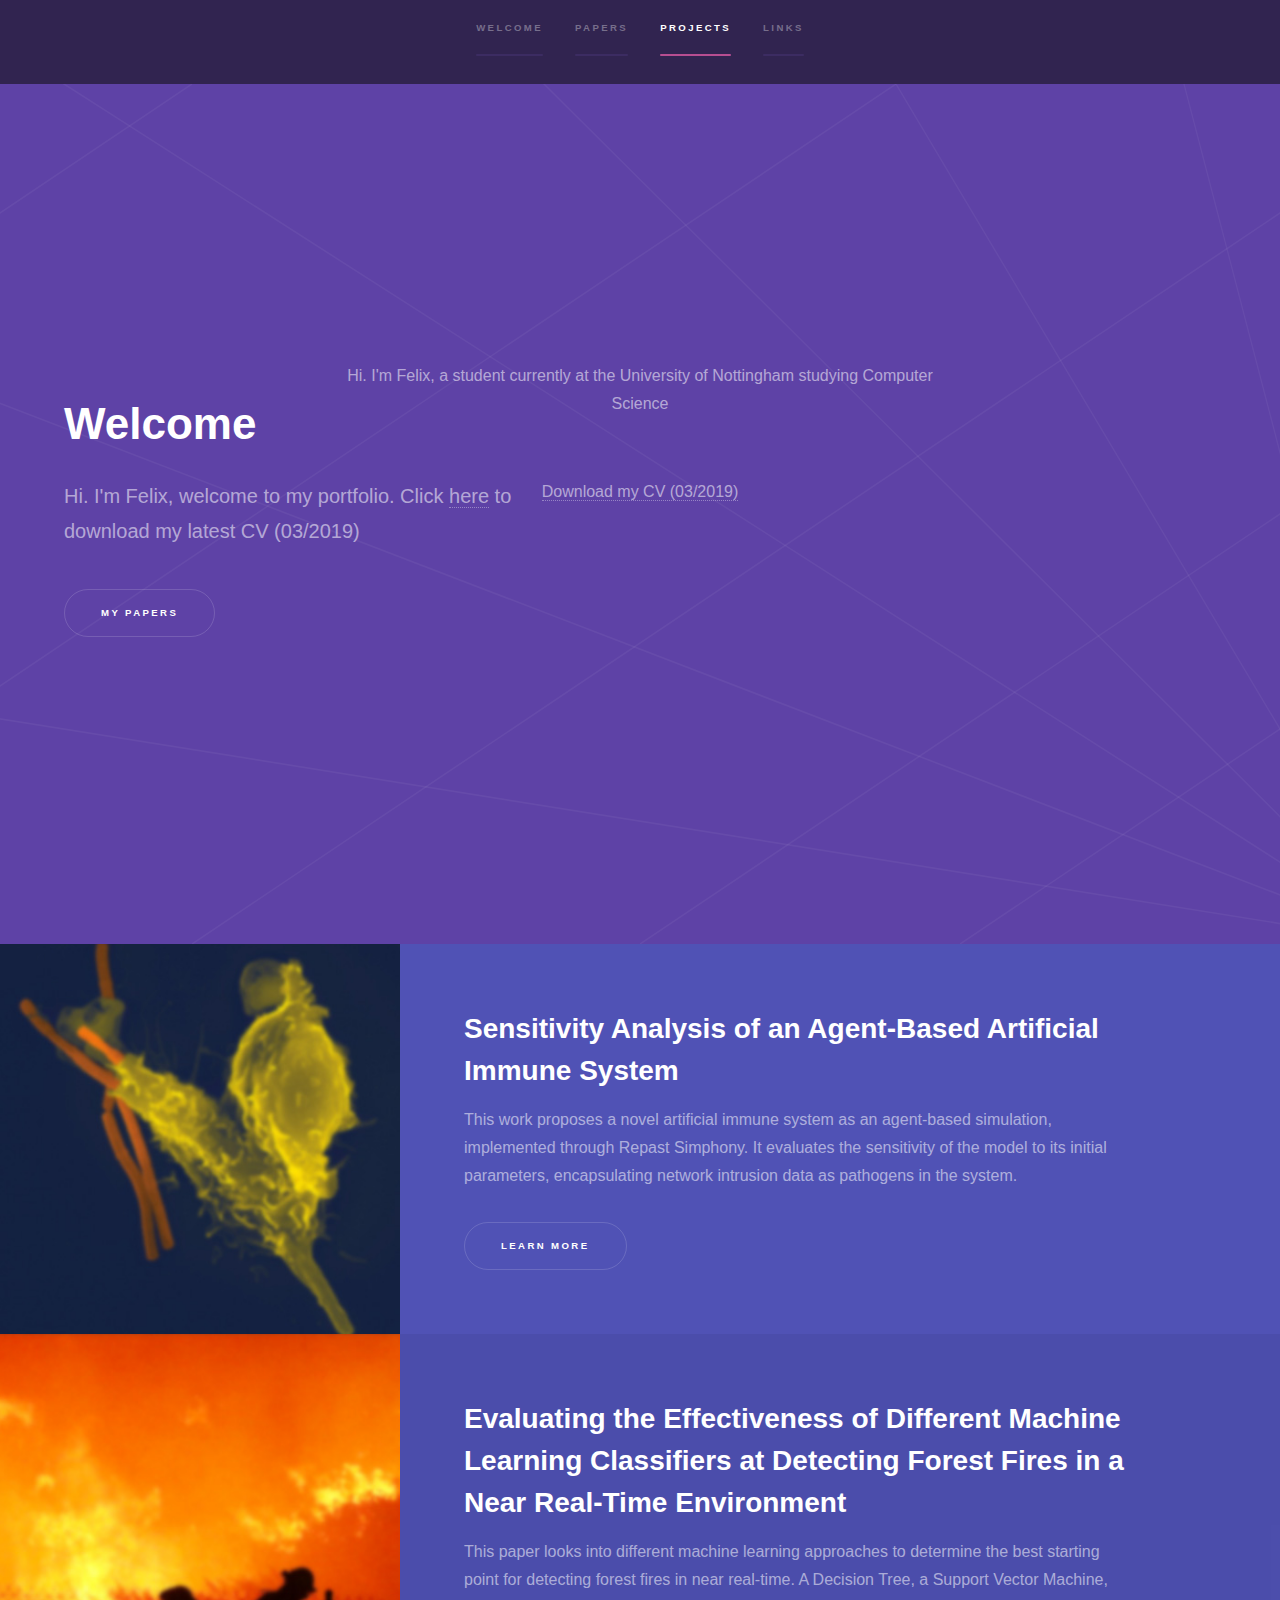
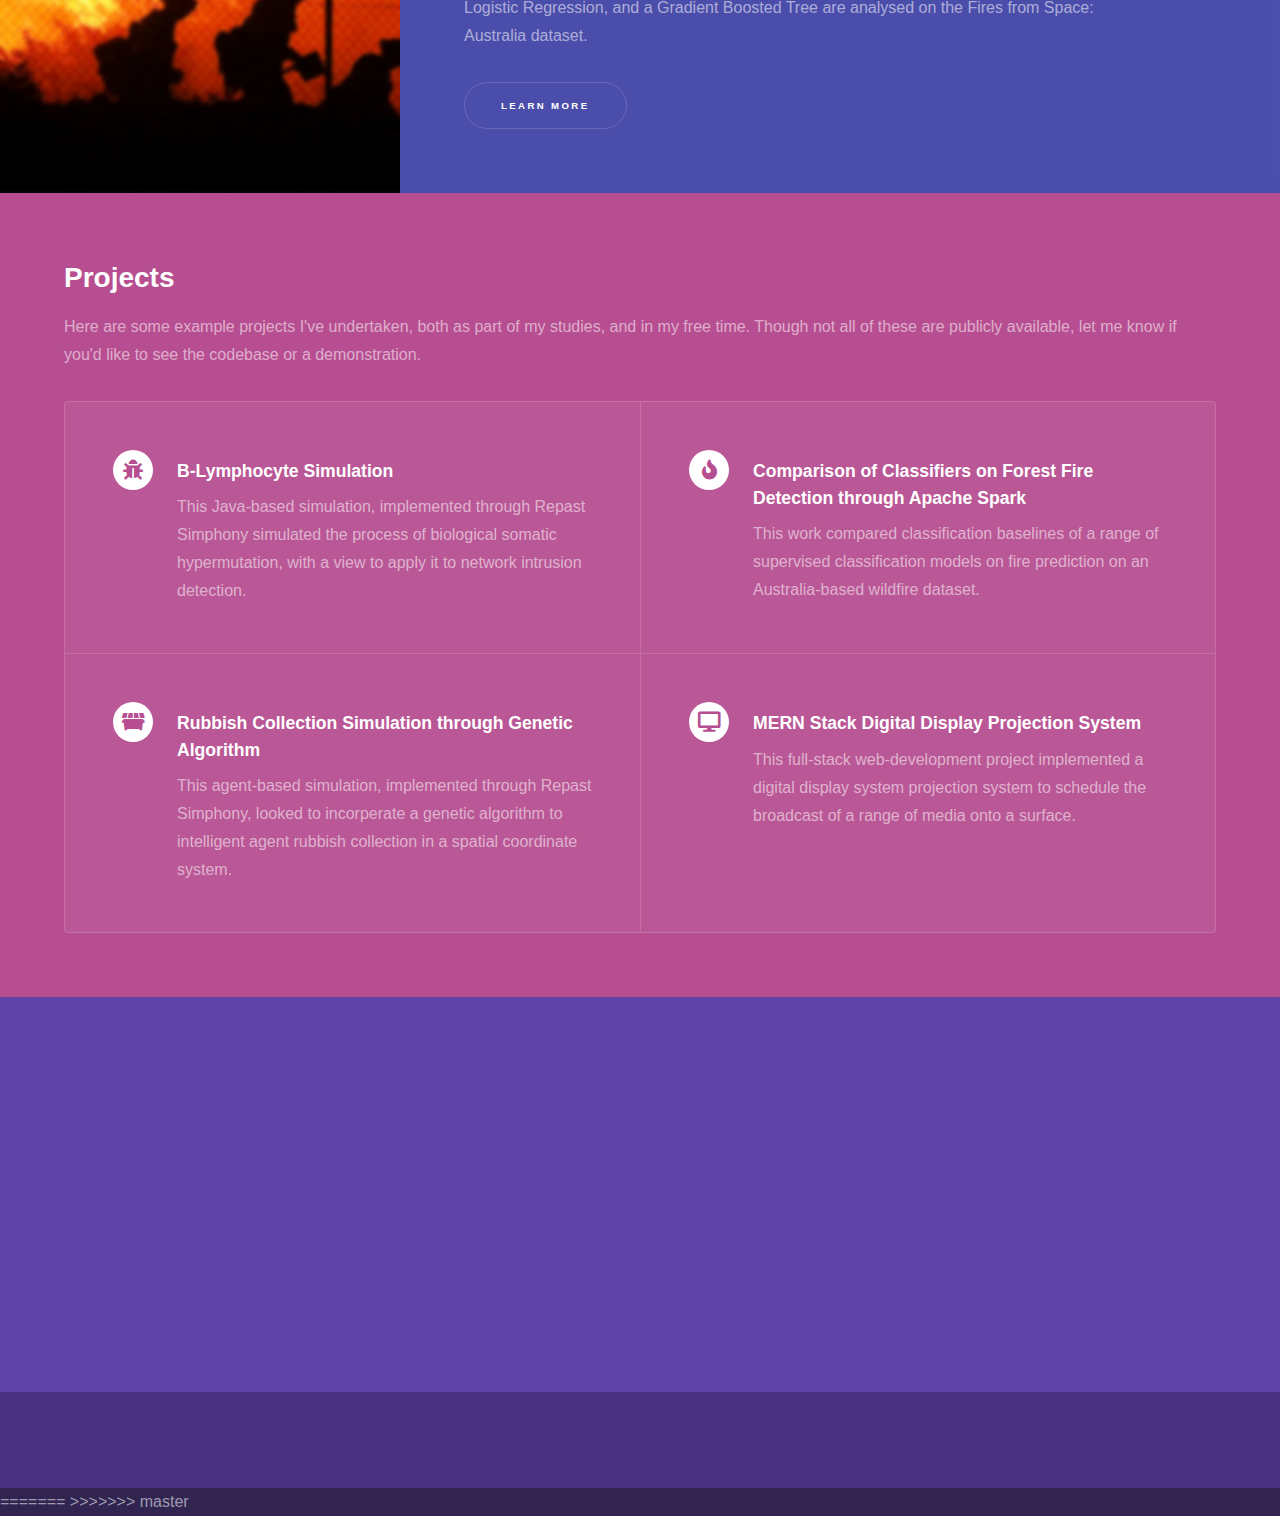
==== commit aede1d58: "Merge branch 'master' into dev" ====
--- a/index.html
+++ b/index.html
@@ -1,3 +1,4 @@
+<<<<<<< HEAD
 <!DOCTYPE HTML>
 <!--
 	Hyperspace by HTML5 UP
@@ -151,4 +152,41 @@
 			<script src="assets/js/main.js"></script>
 
 	</body>
-</html>+</html>
+=======
+<!DOCTYPE html>
+<html>
+  <head>
+    <meta charset="utf-8">
+    <meta name="viewport" content="width=device-width, initial-scale=1, shrink-to-fit=no">
+    <meta name="author" content="Felix Goodman">
+    <meta name="description" content="Personal Portfolio">
+    <title>Felix Goodman</title>
+    <link rel="shortcut icon" href="media/favicon.ico"/>
+    <style>
+      .container {
+        position: absolute;
+        top: 50%;
+        left: 50%;
+        -moz-transform: translateX(-50%) translateY(-50%);
+        -webkit-transform: translateX(-50%) translateY(-50%);
+        transform: translateX(-50%) translateY(-50%);
+        text-align: center;
+      }
+
+    body {
+      font-family: helvetica, sans-serif;
+    }
+    </style>
+  </head>
+  <body>
+
+  <div class="container">
+    <p>Hi. I'm Felix, a student currently at the University of Nottingham studying Computer Science</p><br>
+      <a id="download" href="/media/CV.pdf" download>Download my CV<span class="badge badge-pill bg-white text-primary"> (03/2019)</span></a>
+    </p>
+  </div>
+
+  </body>
+</html>
+>>>>>>> master
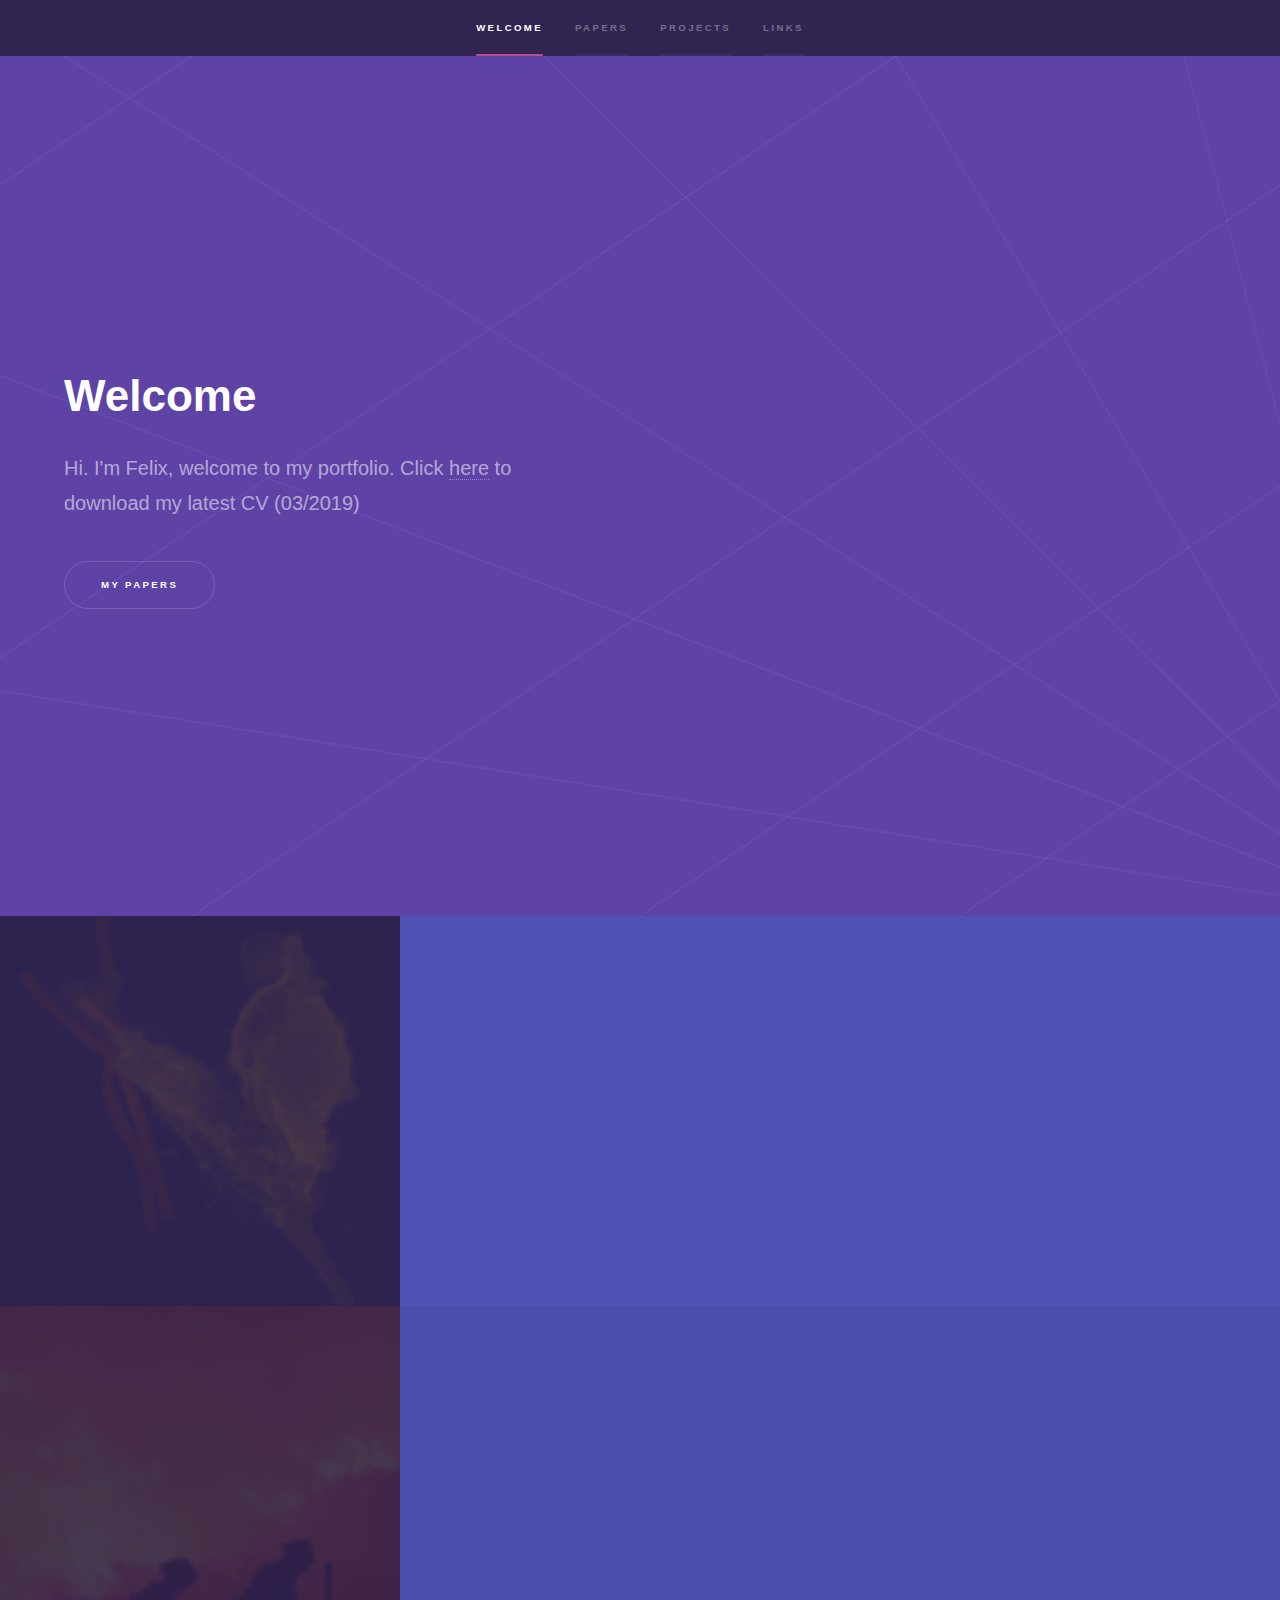
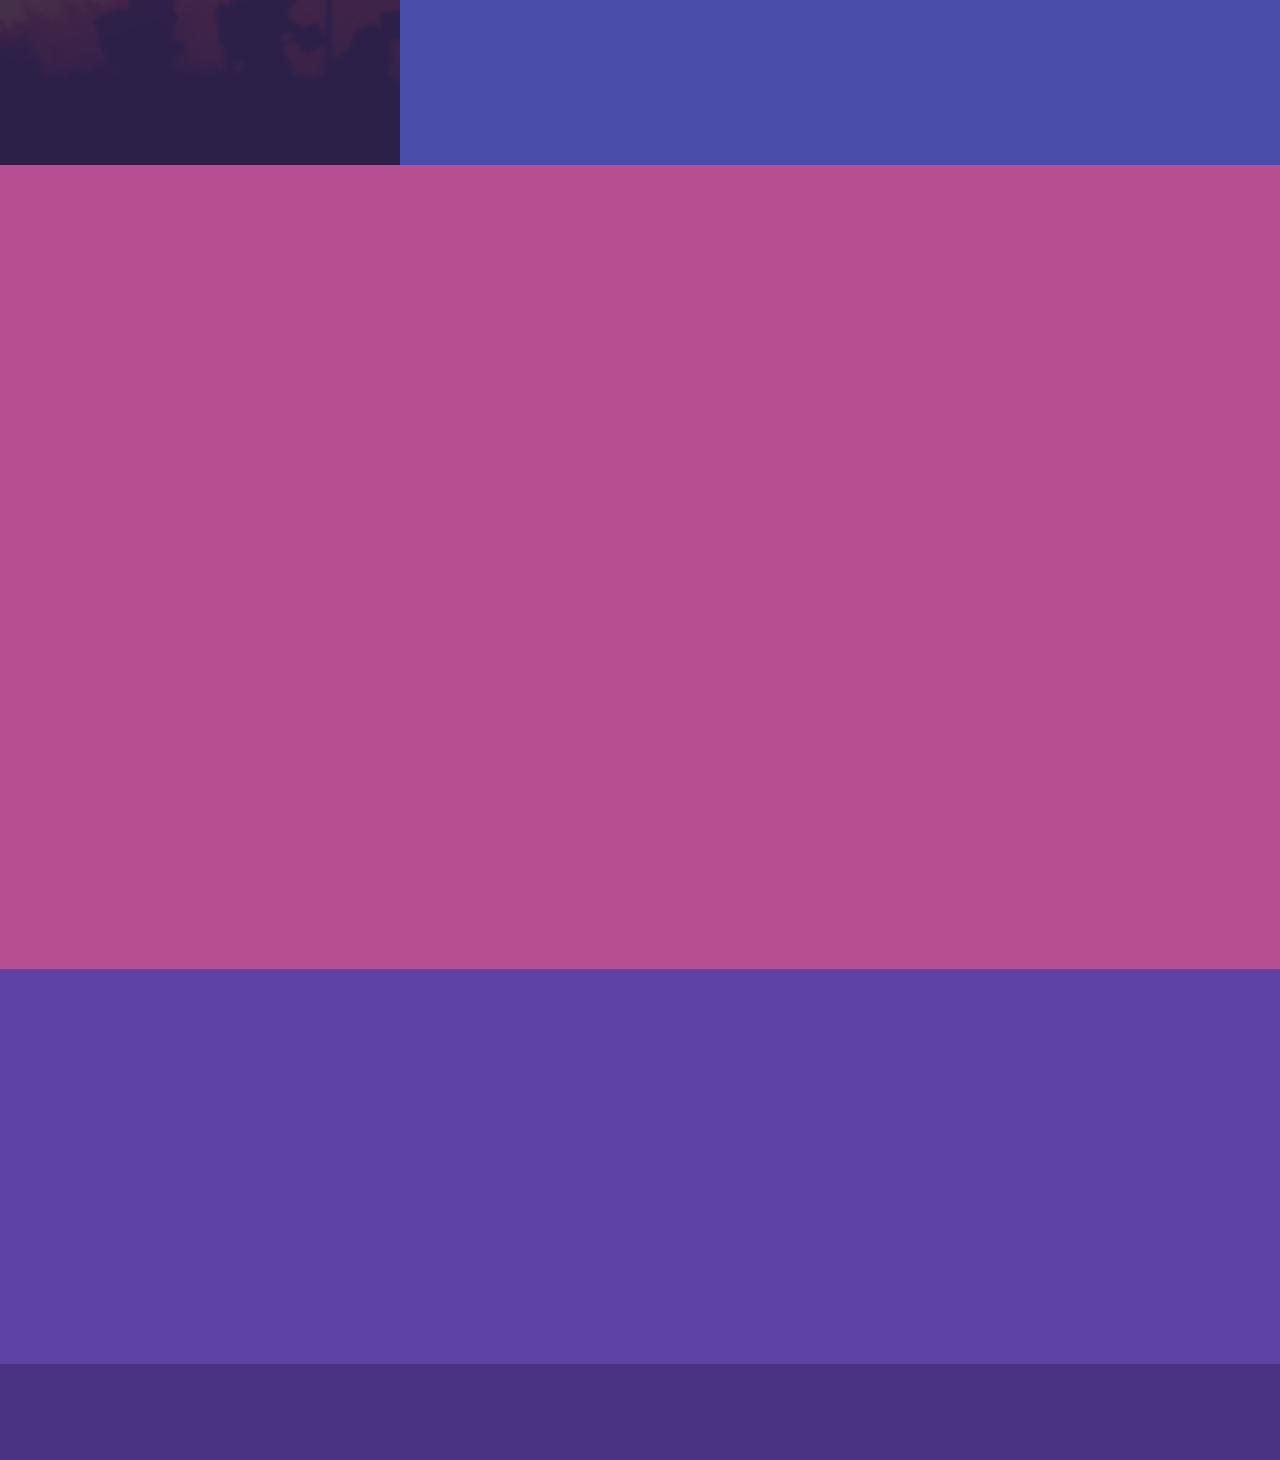
==== commit a75787b8: "updated index" ====
--- a/index.html
+++ b/index.html
@@ -1,4 +1,3 @@
-<<<<<<< HEAD
 <!DOCTYPE HTML>
 <!--
 	Hyperspace by HTML5 UP
@@ -152,41 +151,4 @@
 			<script src="assets/js/main.js"></script>
 
 	</body>
-</html>
-=======
-<!DOCTYPE html>
-<html>
-  <head>
-    <meta charset="utf-8">
-    <meta name="viewport" content="width=device-width, initial-scale=1, shrink-to-fit=no">
-    <meta name="author" content="Felix Goodman">
-    <meta name="description" content="Personal Portfolio">
-    <title>Felix Goodman</title>
-    <link rel="shortcut icon" href="media/favicon.ico"/>
-    <style>
-      .container {
-        position: absolute;
-        top: 50%;
-        left: 50%;
-        -moz-transform: translateX(-50%) translateY(-50%);
-        -webkit-transform: translateX(-50%) translateY(-50%);
-        transform: translateX(-50%) translateY(-50%);
-        text-align: center;
-      }
-
-    body {
-      font-family: helvetica, sans-serif;
-    }
-    </style>
-  </head>
-  <body>
-
-  <div class="container">
-    <p>Hi. I'm Felix, a student currently at the University of Nottingham studying Computer Science</p><br>
-      <a id="download" href="/media/CV.pdf" download>Download my CV<span class="badge badge-pill bg-white text-primary"> (03/2019)</span></a>
-    </p>
-  </div>
-
-  </body>
-</html>
->>>>>>> master
+</html>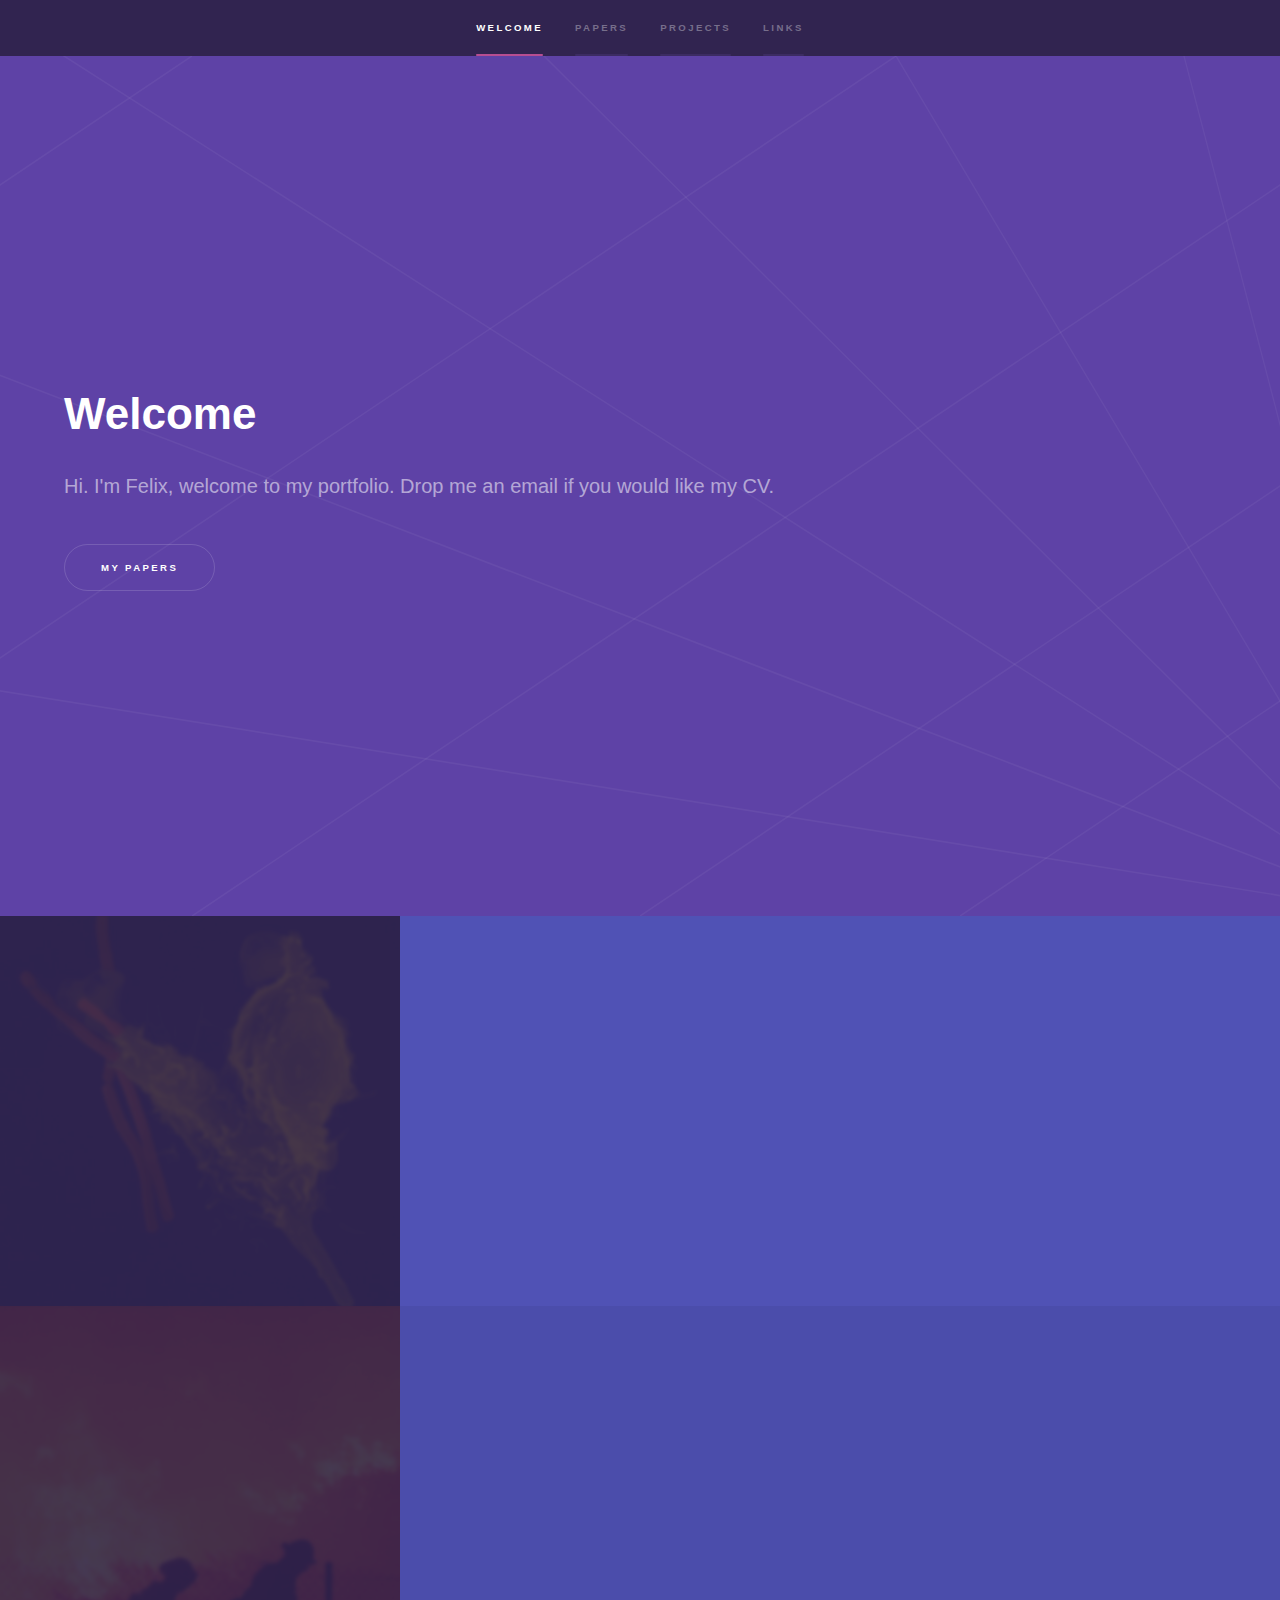
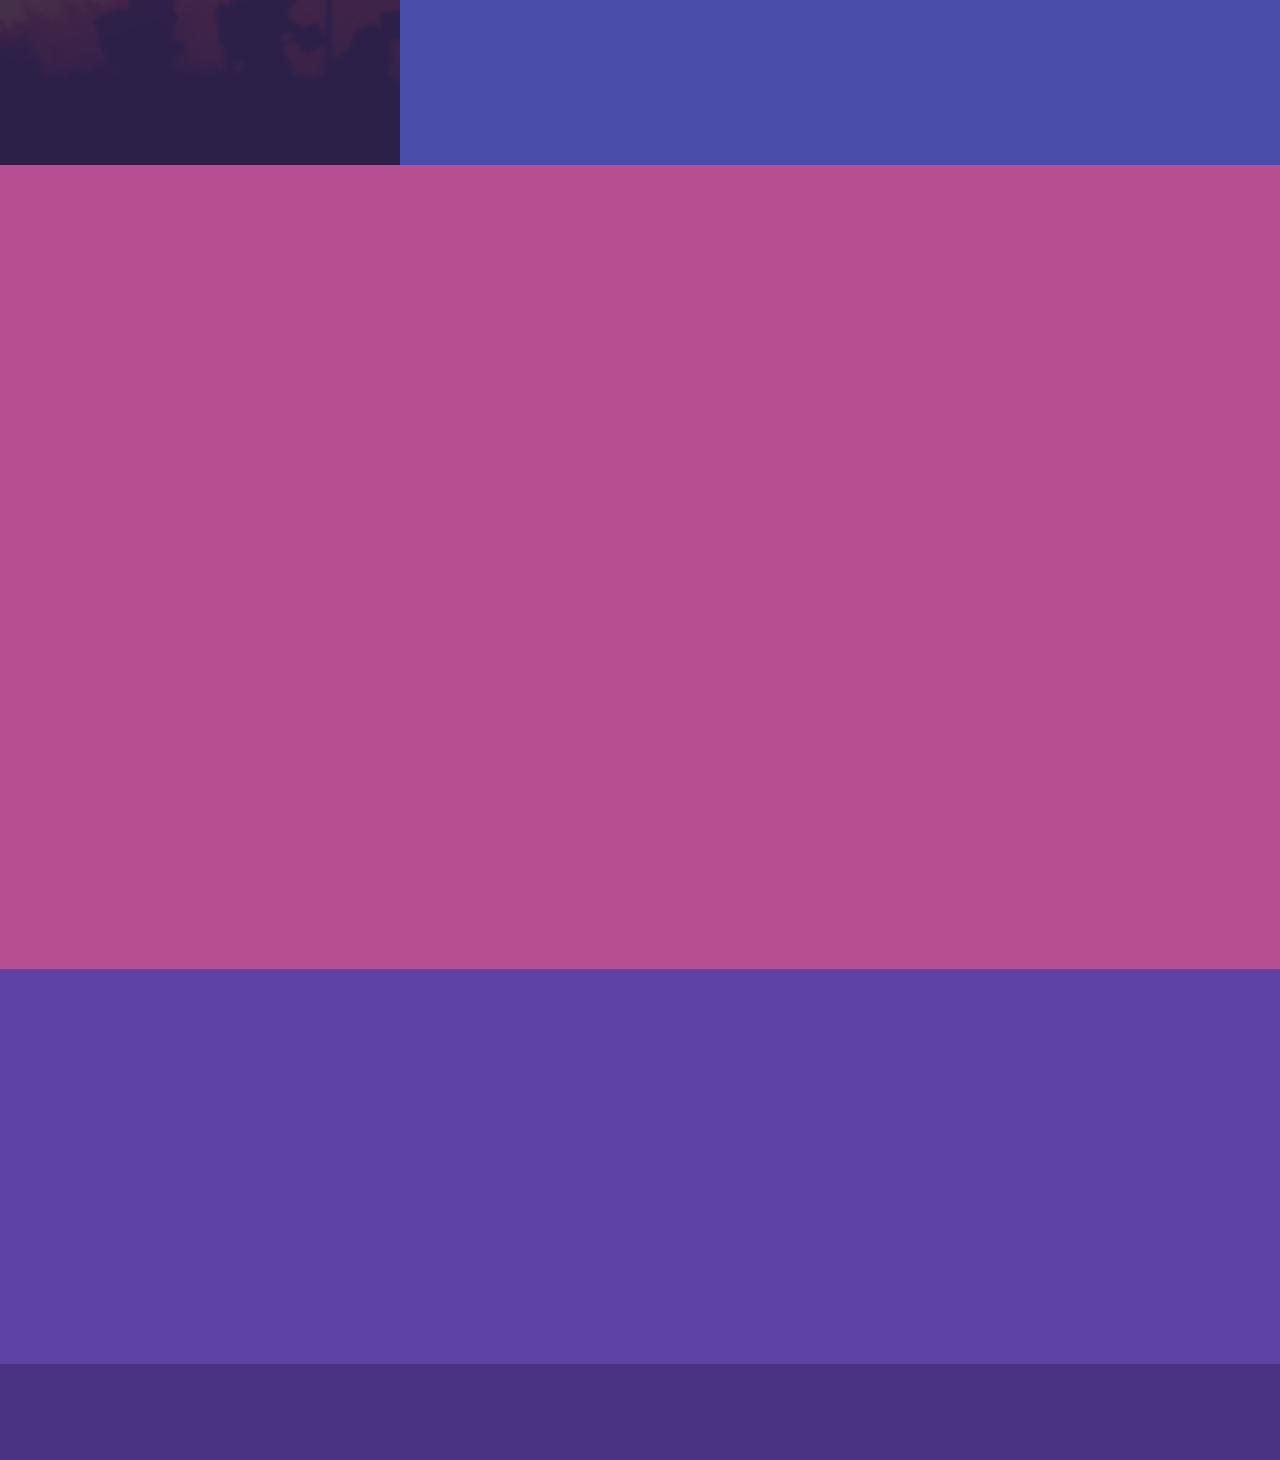
==== commit ccfc1ec8: "Update index.html" ====
--- a/index.html
+++ b/index.html
@@ -36,8 +36,7 @@
 					<section id="intro" class="wrapper style1 fullscreen fade-up">
 						<div class="inner">
 							<h1>Welcome</h1>
-							<p>Hi. I'm Felix, welcome to my portfolio. Click <a href="/media/CV.pdf">here</a> to <br />
-							download my latest CV (03/2019) </p>
+							<p>Hi. I'm Felix, welcome to my portfolio. Drop me an email if you would like my CV.</p>
 							<ul class="actions">
 								<li><a href="#one" class="button scrolly">My Papers</a></li>
 							</ul>
@@ -151,4 +150,4 @@
 			<script src="assets/js/main.js"></script>
 
 	</body>
-</html>+</html>
